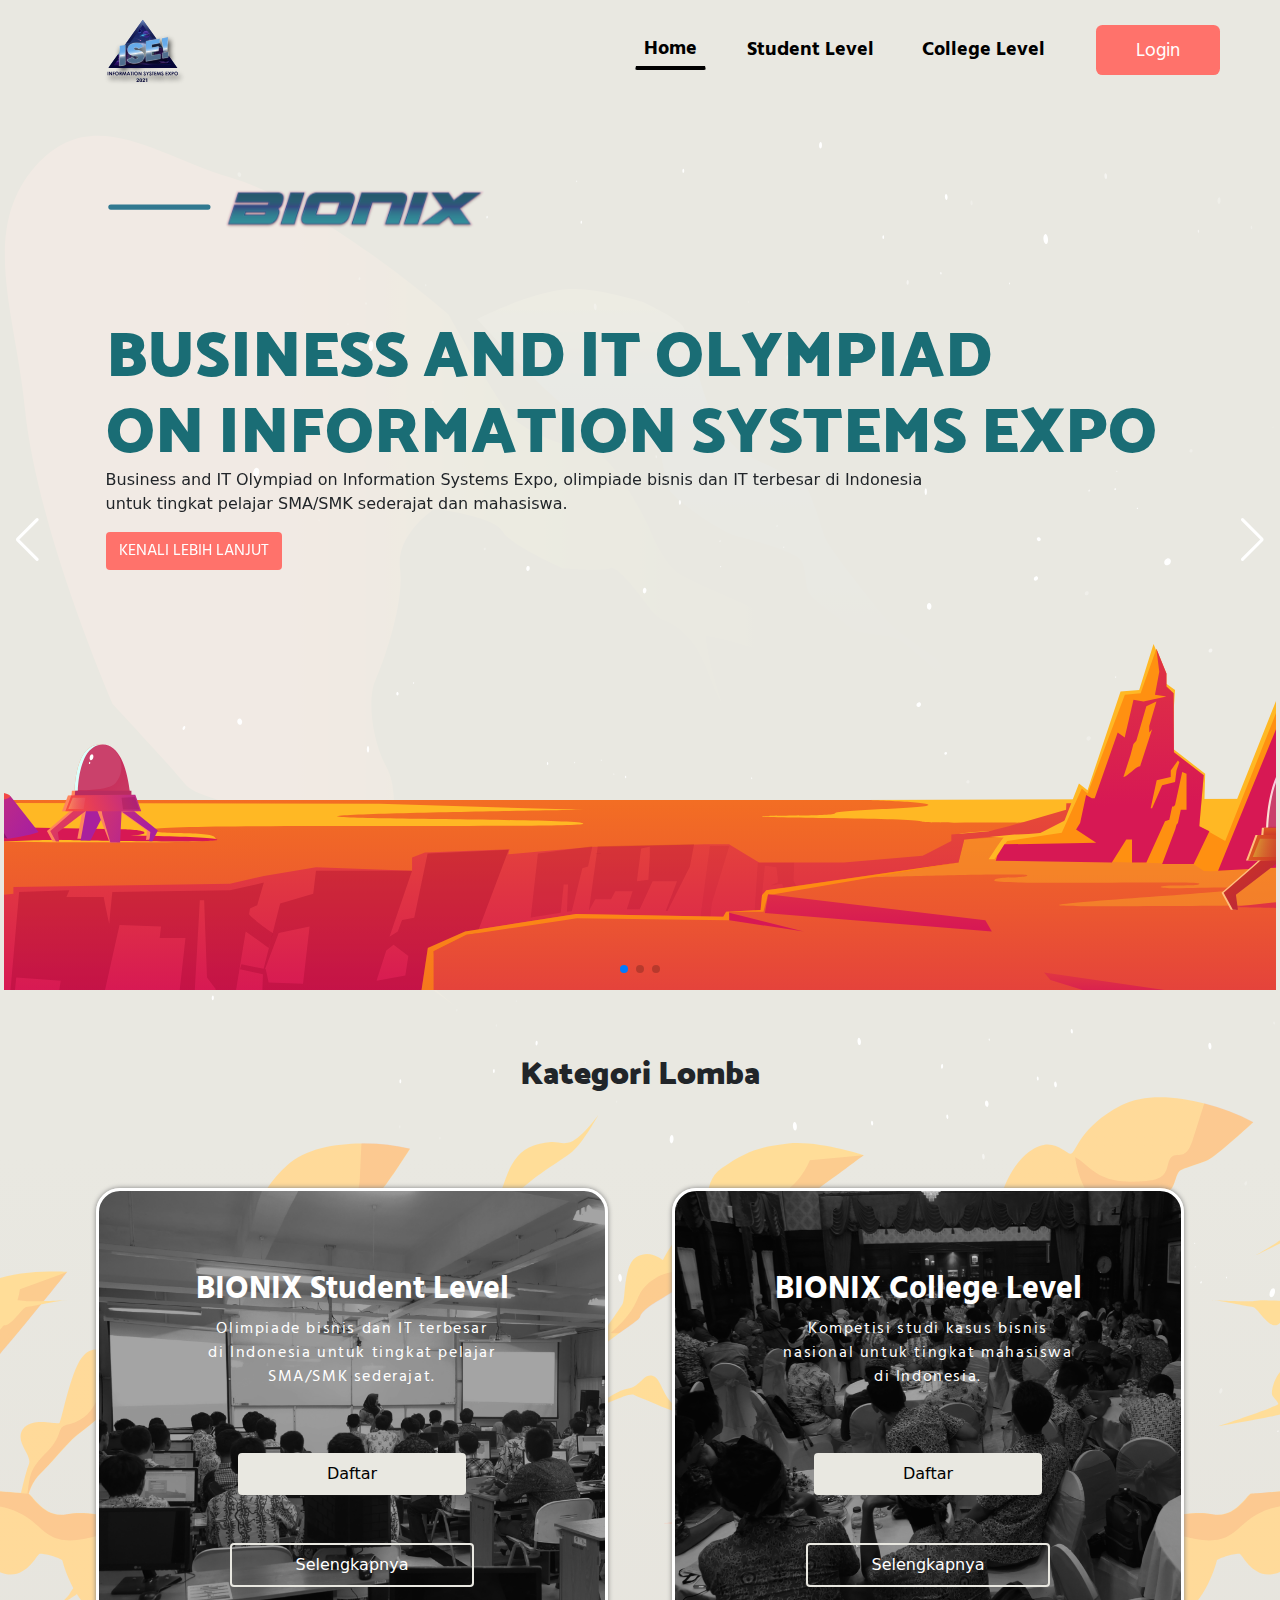
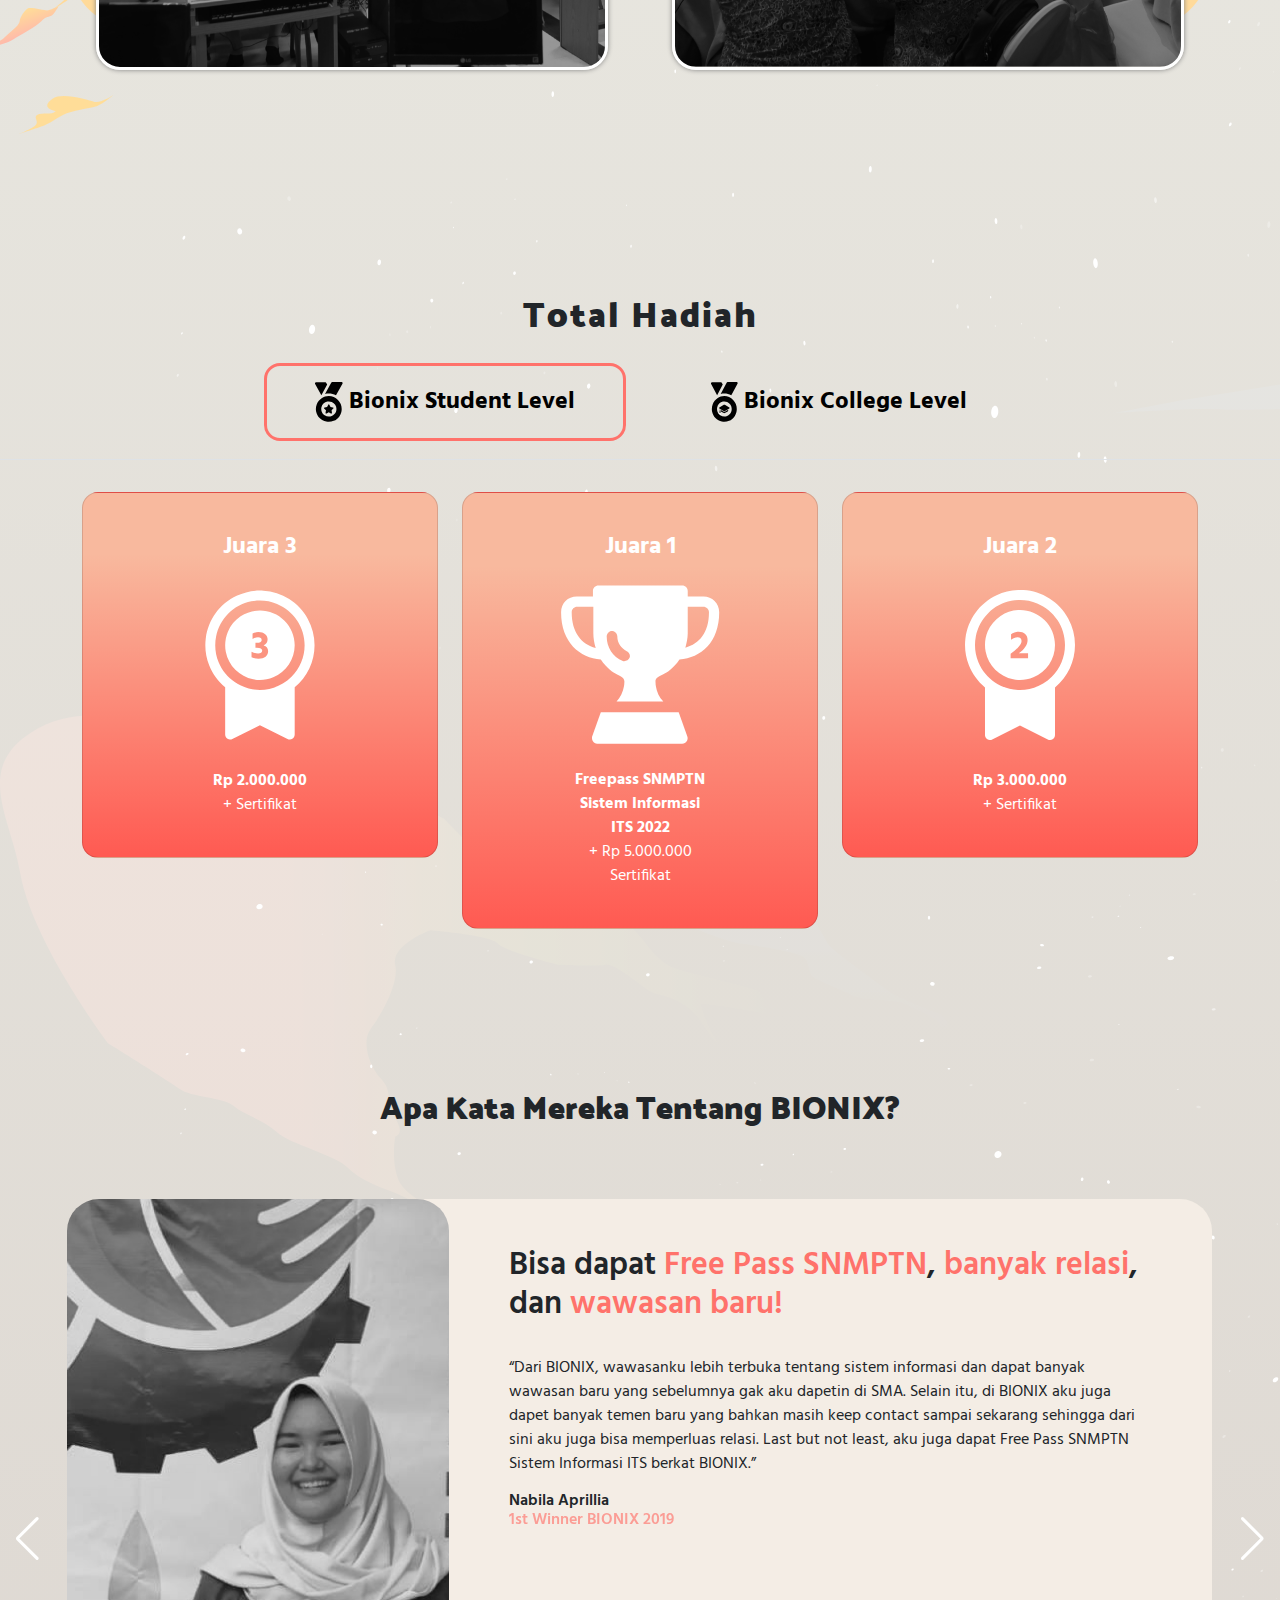
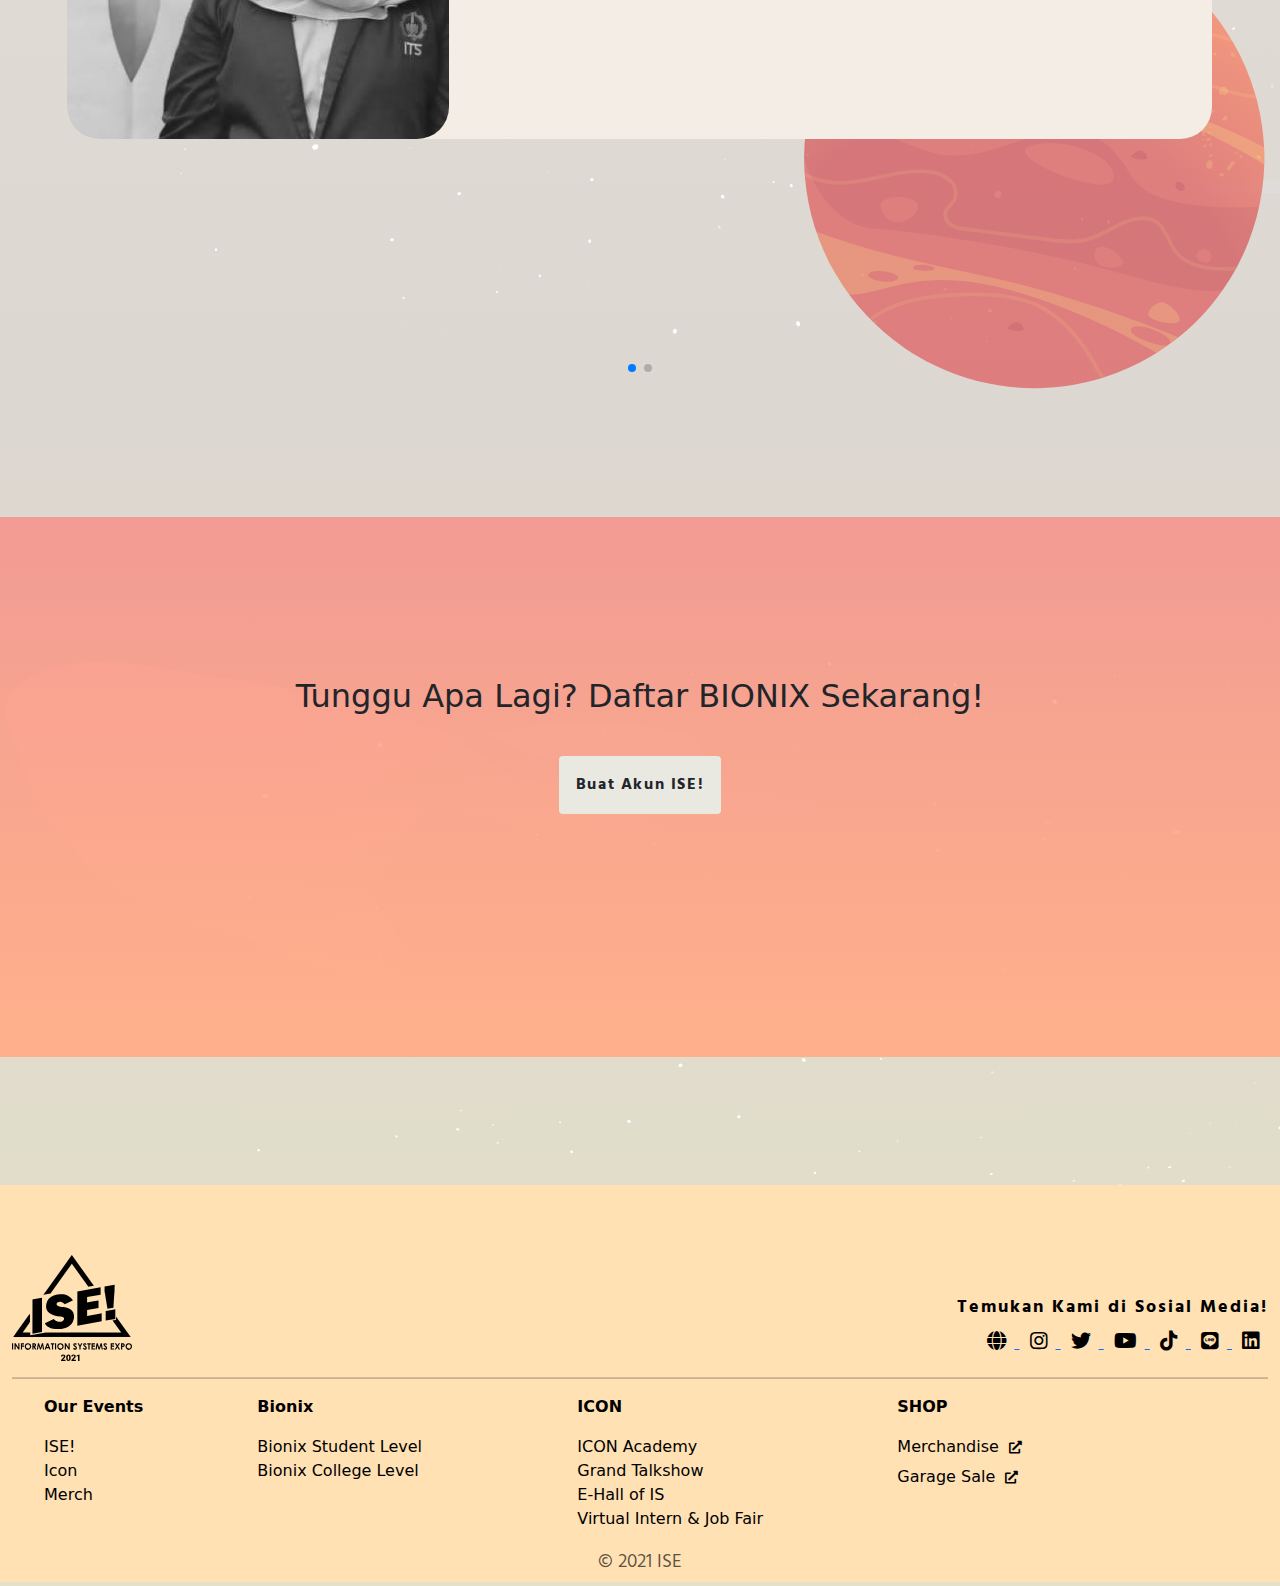
==== index.html @ 3b782403 "Versi 2.1" ====
<!DOCTYPE html>
<html lang="en">

<head>
  <title>BIONIX 2021</title>
  <meta charset="UTF-8" />
  <meta name="description"
    content="Business and IT Olympiad adalah bagian dari serangkaian acara ISE! dengan konsep kompetisi tingkat nasional yang ditujukan bagi pelajar SMA/SMK dengan menggabungkan antara bisnis dan teknologi informasi. Kompetisi terbagi menjadi 4 tahap yaitu, penyisihan 1, penyisihan 2, semifinal, dan final. Adapun penyisihan dilakukan serentak secara online di seluruh Indonesia" />
  <meta name="keywords"
    content="ISE 2021, ISE, Sistem Informasi ITS, Sistem Informasi, ITS, Olimpiade, Bisnis, TIK, Teknologi, Pameran IT, Konser, Bionix, Icon" />
  <meta name="author" content="IT Dev ISE! 2020" />
  <meta name="viewport" content="width=device-width, initial-scale=1.0" />
  <meta http-equiv="X-UA-Compatible" content="ie=edge" />
  <meta name="theme-color" content="#F4EBC1" />

  <link rel="icon" href="img/favicon.png" />
  <link rel="stylesheet" href="css/bootstrap.min.css" />
  <link rel="stylesheet" href="css/swiper-bundle.min.css" />
  <link rel="stylesheet" href="css/style.css" />
  <link rel="stylesheet" href="css/normalize.min.css" />
  <link rel="stylesheet" href="fonts/fontawesome/css/fontawesome-all.min.css" />
  <!-- Global site tag (gtag.js) - Google Analytics -->
  <script async src="https://www.googletagmanager.com/gtag/js?id=G-7KGB6BB4MW"></script>
  <script>
    window.dataLayer = window.dataLayer || [];
    function gtag() {
      dataLayer.push(arguments);
    }
    gtag('js', new Date());

    gtag('config', 'G-7KGB6BB4MW');
  </script>
</head>

<body class="bg">
  
  <!--navbar section-->
  <div class="nav-container">
      <nav class="navbar navbar-custom fixed-top navbar-expand-lg container-fluid mb-5">
        <div class="logo"><a class="navbar-brand" href="index.html"><img src="img/logo-ise-2021.svg" alt="logo ISE! 2021" /></a></div>
        <div class="collapse navbar-collapse w-100 order-3 dual-collapse2 list" id="collapse_target">
          <ul class="border-0 nav navbar-nav nav-tabs ms-auto" role="tablist">
            <li class="nav-item">
              <a class="nav-link active" href="index.html">Home</a>
            </li>
            <a href="student-level.html" class="nav-link">Student Level</a>
            <a href="college-level.html" class="nav-link">College Level</a>
          </ul>
          <a class="nav-link login" href="after-login.html">Login</a>  
        </div>
        <button class="navbar-toggle menu-btn mr-5" data-bs-toggle="collapse" data-bs-target="#collapse_target">
          <span class="navbar-toggler-icon"><i class="fas fa-bars"></i></span>
        </button>
      </nav>
   </div>


        <!-- swiper section start -->
        <div class="swiper-container mySwiper">
          <div class="swiper-wrapper">
            <div class="swiper-slide slide1">
              <div class="about">
              <img src="/img/line-bionix.svg" class="img-fluid" alt="">
              <h1>BUSINESS AND IT OLYMPIAD<br>
                ON INFORMATION SYSTEMS EXPO</h1>
                <p>Business and IT Olympiad on Information Systems Expo, olimpiade bisnis dan IT terbesar di Indonesia<br> untuk tingkat pelajar SMA/SMK sederajat dan mahasiswa.</p>
                <a href="#" class="btn">KENALI LEBIH LANJUT</a>
              </div>
            </div>
            <div class="swiper-slide">Slide 2</div>
            <div class="swiper-slide">Slide 3</div>
          </div>
          <div class="swiper-button-next"></div>
          <div class="swiper-button-prev"></div>
          <div class="swiper-pagination"></div>
        </div>
          

        <!-- kategori lomba section start -->
        <div class="kategori-lomba container-fluid text-center">
          <h1>Kategori Lomba</h1>
          <div class="row">
            <div class="col bionix-sl">
              <h2>BIONIX Student Level</h2>
              <p>Olimpiade bisnis dan IT terbesar<br>di Indonesia untuk tingkat pelajar<br>SMA/SMK sederajat.</p>
              <a href="#" class="btn daftar">Daftar</a>
              <a href="#" class="btn selengkapnya">Selengkapnya</a>
            </div>
            <div class="col bionix-cl">
              <h2>BIONIX College Level</h2>
              <p>Kompetisi studi kasus bisnis<br>nasional untuk tingkat mahasiswa<br>di Indonesia.</p>
              <a href="#" class="btn daftar">Daftar</a>
              <a href="#" class="btn selengkapnya">Selengkapnya</a>
            </div>
          </div>
        </div>
        
        <!-- total hadiah section start -->
        <div class="total-hadiah text-center" id="total-hadiah-sl">
          <h2>Total Hadiah</h2>
          <div class="button-hadiah">
            <ul class="nav nav-tabs justify-content-center" id="myTab" role="tablist">
              <li class="nav-item" role="presentation">
                <button class="nav-link active px-5 py-3 m-3" id="hadiahsl-tab" data-bs-toggle="tab" data-bs-target="#hadiahsl" type="button" role="tab" aria-controls="hadiahsl" aria-selected="true"><img src="/img/medali-sl.svg" alt=""> Bionix Student Level</button>
              </li>
              <li class="nav-item" role="presentation">
                <button class="nav-link px-5 py-3 m-3" id="hadiahcl-tab" data-bs-toggle="tab" data-bs-target="#hadiahcl" type="button" role="tab" aria-controls="hadiahcl" aria-selected="false"><img src="/img/medali-cl.svg" alt=""> Bionix College Level</button>
              </li>
            </ul>
          </div>
          <div class="tab-content">
            <div class="tab-pane fade show active" id="hadiahsl" role="tabpanel">
              <div class="container">
                <div class="row">
                  <div class="col justify-content-end">
                    <div class="card">
                      <div class="card-body">
                        <h4>Juara 3</h4>
                        <img src="/img/juara3-bionix-sl.svg" class ="img-fluid" alt="">
                        <p>Rp 2.000.000<br><span>+ Sertifikat</span></p>
                      </div>
                    </div>
                  </div>
                  <div class="col justify-content-center">
                    <div class="card">
                      <div class="card-body">
                        <h4>Juara 1</h4>
                        <img src="/img/juara1-bionix-sl.svg" class ="img-fluid" alt="">
                        <p>Freepass SNMPTN<br>Sistem Informasi<br>ITS 2022<br><span>+ Rp 5.000.000<br>Sertifikat</span></p>
                      </div>
                    </div>
                  </div>
                  <div class="col justify-content-start">
                    <div class="card">
                      <div class="card-body">
                        <h4>Juara 2</h4>
                        <img src="/img/juara2-bionix-sl.svg" class ="img-fluid" alt="">
                        <p>Rp 3.000.000<br><span>+ Sertifikat</span></p>
                      </div>
                    </div>
                  </div>
                </div>
              </div>
            </div>
            <div class="tab-pane fade" id="hadiahcl" role="tabpanel">
              <div class="container">
                <div class="row ">
                  <div class="col justify-content-end">
                    <div class="card juara3">
                      <div class="card-body">
                        <h4>Juara 3</h4>
                        <img src="/img/juara3-bionix-sl.svg" class ="img-fluid" alt="">
                        <p>Rp 1.000.000<br><span>+ Sertifikat</span></p>
                      </div>
                    </div>
                  </div>
                  <div class="col justify-content-center">
                    <div class="card">
                      <div class="card-body">
                        <h4>Juara 1</h4>
                        <img src="/img/juara1-bionix-sl.svg" class ="img-fluid" alt="">
                        <p>Rp 3.000.000<br><span>+ Sertifikat</span></p>
                      </div>
                    </div>
                  </div>
                  <div class="col justify-content-start">
                    <div class="card juara2">
                      <div class="card-body">
                        <h4>Juara 2</h4>
                        <img src="/img/juara2-bionix-sl.svg" class ="img-fluid" alt="">
                        <p>Rp 2.000.000<br><span>+ Sertifikat</span></p>
                      </div>
                    </div>
                  </div>
                </div>
              </div>
            </div>
          </div>
          
        </div>

        <!-- swiper 2 section start -->
        <div class="swiper-bottom">
          <div class="swiper-container mySwiper swiper-2">
            <h2 class="title text-center">Apa Kata Mereka Tentang BIONIX?</h2>
            <div class="swiper-wrapper">
              <div class="swiper-slide slide1-2">
                <div class="content">
                  <div class="container-fluid">
                    <div class="row">
                      <div class="col-4 img-nabila rounded-right">
                      </div>
                      <div class="col-8 desc">
                        <h2>Bisa dapat <span>Free Pass SNMPTN</span>, <span>banyak relasi</span>, dan <span>wawasan baru!</span></h2>
                        <p>“Dari BIONIX, wawasanku lebih terbuka tentang sistem informasi dan dapat banyak wawasan baru yang sebelumnya gak aku dapetin di SMA. Selain itu, di BIONIX aku juga dapet banyak temen baru yang bahkan masih keep contact sampai sekarang sehingga dari sini aku juga bisa memperluas relasi. Last but not least, aku juga dapat Free Pass SNMPTN Sistem Informasi ITS berkat BIONIX.”</p>
                        <h4>Nabila Aprillia<br><span>1st Winner BIONIX 2019</span></h4>
                      </div>
                    </div>
                  </div>
                </div>
              </div>
              <div class="swiper-slide">
                <div class="content">
                  <div class="container-fluid">
                    <div class="row">
                      <div class="col-4 img-arif rounded-right">
                      </div>
                      <div class="col-8 desc">
                        <h2>Bisa dapat <span>Free Pass SNMPTN</span>, <span>banyak relasi</span>, dan <span>wawasan baru!</span></h2>
                        <p>“Dari BIONIX, wawasanku lebih terbuka tentang sistem informasi dan dapat banyak wawasan baru yang sebelumnya gak aku dapetin di SMA. Selain itu, di BIONIX aku juga dapet banyak temen baru yang bahkan masih keep contact sampai sekarang sehingga dari sini aku juga bisa memperluas relasi. Last but not least, aku juga dapat Free Pass SNMPTN Sistem Informasi ITS berkat BIONIX.”</p>
                        <h4>M Arif Nuriman<br><span>1st Winner BIONIX 2019</span></h4>
                      </div>
                    </div>
                  </div>
                </div>
              </div>
            </div>
            <div class="swiper-button-next"></div>
            <div class="swiper-button-prev"></div>
            <div class="swiper-pagination"></div>
          </div>
        </div>
        
        <!-- tunggu apa lagi section -->
        <div class="bottom-text text-center">
          <div class="desc">
            <h2>Tunggu Apa Lagi? Daftar BIONIX Sekarang!</h2>
            <a href="#" class="btn">Buat Akun ISE!</a>
          </div>
        </div>


        
        <!--footer-->
        <footer class="footer">
          <div class="container" id="footer">
            <div class="row">
              <div class="col-12 col-sm-6 text-sm-left">
                <img src="/img/logo-ise-2021-putih.svg" alt="logo ise 2021" class="img-fluid" width="120px" height="auto">
              </div>
              <div class="col-12 col-sm-6 text-sm-end" id="footer-right">
                <h1>Temukan Kami di Sosial Media!</h1>
                <div class="listsocmed">
                  <a href="https://ise-its.com/" target="_blank" title="Website">
                    <i class="fas fa-globe" aria-hidden="true"></i>
                  </a>
                  <a href="https://www.instagram.com/is_expo/" target="_blank" title="Instagram">
                    <i class="fab fa-instagram" aria-hidden="true"></i>
                  </a>
                  <a href="https://twitter.com/is_expo" target="_blank" title="Twitter">
                    <i class="fab fa-twitter" aria-hidden="true"></i>
                  </a>
                  <a href="https://www.youtube.com/channel/UCPbOX3w8G4_dwOMDNl97PTw" target="_blank" title="YouTube">
                    <i class="fab fa-youtube" aria-hidden="true"></i>
                  </a>
                  <a href="https://vt.tiktok.com/ZSaw8WST/" target="_blank" title="Tiktok">
                    <i class="fab fa-tiktok" aria-hidden="true"></i>
                  </a>
                  <a href="https://line.me/R/ti/p/%40isexpo" target="_blank" title="Line">
                    <i class="fab fa-line" aria-hidden="true"></i>
                  </a>
                  <a href="https://www.linkedin.com/company/information-systems-expo-ise/mycompany/" target="_blank" title="Linkedin">
                    <i class="fab fa-linkedin" aria-hidden="true"></i>
                  </a>
                </div>
              </div>
            </div>
            <hr>
            <div class="row">
              <div class="col col-sm-2 text-sm-left">
                <ul>
                  <p><strong>Our Events</strong></p>
                  <li><a href="#">ISE!</a></li>
                  <li><a href="#">Icon</a></li>
                  <li><a href="#">Merch</a></li>
                </ul>
              </div>
              <div class="col col-sm-3 text-sm-left">
                <ul>
                  <p><strong>Bionix</strong></p>
                  <li><a href="#">Bionix Student Level</a></li>
                  <li><a href="#">Bionix College Level</a></li>
                </ul>
              </div>
              <div class="col col-sm-3 text-sm-left">
                <ul>
                  <p><strong>ICON</strong></p>
                  <li><a href="#">ICON Academy</a></li>
                  <li><a href="#">Grand Talkshow</a></li>
                  <li><a href="#">E-Hall of IS</a></li>
                  <li><a href="#">Virtual Intern & Job Fair</a></li>
                </ul>
              </div>
              <div class="col col-sm-3 text-left shop">
                <ul>
                  <p><strong>SHOP</strong></p>
                  <li><a href="#">Merchandise<i class="fas fa-external-link-alt"></i></a></li>
                  <li><a href="#">Garage Sale<i class="fas fa-external-link-alt"></i></a></li>
                </ul>
              </div>
            </div>
            <div class="row text-center my-1">
              <div class="col" id="copyright">
                <h2>&copy; 2021 ISE</h2>
              </div>
            </div>
            </div>
          </footer>
      

  <!--Script-->
  <script src="js/jquery.min.js"></script>
  <script src="js/swiper-bundle.min.js"></script>
  <script src="js/bootstrap.bundle.min.js"></script>
  <script src="js/countdown.js"></script>
  <script src="js/custom.js"></script>
</body>

</html>
---- css/style.css ----
/*Font*/
@font-face {
  font-family: "Hind Bold";
  src: url("../fonts/Hind-Bold.ttf");
}
@font-face {
  font-family: "Hind Semi Bold";
  src: url("../fonts/Hind-SemiBold.ttf");
}
@font-face {
  font-family: "Hind Normal";
  src: url("../fonts/Hind-Medium.ttf");
}
@font-face {
  font-family: "Hind Regular";
  src: url("../fonts/Hind-Regular.ttf");
}
@font-face {
  font-family: "Mosk Extra-bold";
  src: url("../fonts/Mosk\ Ultra-Bold\ 900.ttf");
}
@font-face {
  font-family: "Mosk 500";
  src: url("../fonts/Mosk\ Medium\ 500.ttf");
}
@font-face {
  font-family: "Mosk 400";
  src: url("../fonts/Mosk\ Normal\ 400.ttf");
}



/*general*/
.bg{
  background-image: url("../img/background-bionix.svg");
  background-size: cover;
  background-repeat: no-repeat;
  width: 100%;
  height: 100%;
}
::-webkit-scrollbar-track
{
	-webkit-box-shadow: inset 0 0 6px rgba(0,0,0, 0.1);
	background-color: #F5F5F5;
}
::-webkit-scrollbar
{
	width: 10px;
	background-color: #F5F5F5;
}

::-webkit-scrollbar-thumb
{
	background-color: #fb5f57;	
}


/* navbar section start */

.navbar{
  background: #E9E8E1;
  transition: all 0.3s ease;
  font-size: 1.28rem;
}
#navbar2{
  z-index: 99;
  margin-top: 4.7em;
  background: rgba(211, 211, 211, 0.65);
}
#navbar2 #daftar{
  margin-left: auto;
  background: #FF726B;
  padding: 0.5em 3em;
  border-radius: 8px;
  color: white;
  font-family: "Hind Normal";
  letter-spacing: 2px;
}
#navbar2 #guidebook{
  background: #C37976;
  margin-right: 4em;
  margin-left: 2em;
  border-radius: 8px;
  color: white;
  padding: 0.5em 1em;
  font-family: "Hind Normal";
  letter-spacing: 2px;
}
#navbar2 #guidebook img{
  width: 1em;
}
.navbar.sticky{
  background: #E9E8E1;
  box-shadow: 0px 4px 5px rgba(0, 0, 0, 0.18);
}

.navbarsl.sticky{
  box-shadow: none;
}

.navbar-custom{
  height: 100px;
}
.navbar-brand{
  width: 120px;
  height: auto;
  margin-left: 80px;
  transition: all 0.3s ease;
}
.nav {
  display: flex;
  align-items: center;
  justify-content: space-between;
}
.nav-link {
  color: #000000;
  font-family: "Hind Bold";

}
.nav-item {
  display: flex;
  padding: 2px;
}
.nav-tabs .nav-link {
  color: #000000;
  padding: 2px;
  margin-left: 15px;
  margin-right: 15px;
  border-style: outset;
  outline: none;
  background: transparent;
}
.nav-tabs .nav-link:hover {
  border-color: transparent transparent black transparent;
  border-bottom: 4px solid;
}
.nav-tabs .nav-link.active {
  background-color: transparent;
  border-color: transparent transparent black transparent;
  color: #000000;
  border-radius: 2px;
  border-bottom: 4px solid;
}
.nav-tabs .nav-link i{
  color: #222;
  font-size: 1rem;
  margin-left: 1em;
  margin-bottom: .4em;
}
.navbar .nav-item .dropdown-menu{
  background: #E9E8E1;
  max-height: 0;
  display: block;
  overflow: hidden;
  opacity: 0;
  visibility: hidden;
  border-radius: 8px;
  padding: 1rem;
  margin-top: 3em;
  -webkit-transition: max-height 0.3s, opacity 0.2s 0.1s, visibility 0s 0.3s;
    -moz-transition: max-height 0.3s, opacity 0.2s 0.1s, visibility 0s 0.3s;
    -ms-transition: max-height 0.3s, opacity 0.2s 0.1s, visibility 0s 0.3s;
    -o-transition: max-height 0.3s, opacity 0.2s 0.1s, visibility 0s 0.3s;
    transition: max-height 0.3s, opacity 0.2s 0.1s, visibility 0s 0.3s;
}
.navbar .nav-item:hover .dropdown-menu{
  display: block; 
  max-height: 190px;
  opacity: 1;
  visibility: visible;
  -webkit-transition: max-height 0.3s, opacity 0.2s, visibility 0s;
  -moz-transition: max-height 0.3s, opacity 0.2s, visibility 0s;
  -ms-transition: max-height 0.3s, opacity 0.2s, visibility 0s;
  -o-transition: max-height 0.3s, opacity 0.2s, visibility 0s;
  transition: max-height 0.3s, opacity 0.2s, visibility 0s;

}
.navbar .nav-item .dropdown-menu a{
  font-size: 1.1rem;
  font-family: "Hind Regular";
  border-radius: 4px;
  width: 10rem;
  padding: .2em;
}
.navbar .nav-item .dropdown-menu .fas{
  float: right;
  padding-top: 3%;
}
.navbar .nav-item .dropdown-menu a:hover{
  background: #CCCCCC;
  text-decoration: none;
}
.navbar .nav-item .dropdown-menu a.active{
  background: #CCCCCC;
  text-decoration: none;
  color: black;
}
.navbar .login{
  background: #FF726B;
  border-radius: .4rem;
  font-family: "Hind Regular";
  font-size: 1.2rem;
  font-weight: 300;
  color: white;
  padding: 12px 40px 10px 40px;
  margin: 48px 48px 48px 27px;
  transition: all 0.3s ease;
  text-align: center;
}
.navbar .login:hover{
  box-shadow: 0 3px 5px grey ;
  color: white;
}
.navbar .login:active{
  box-shadow: 0 7px 10px grey;
  margin: 0 3rem 0 1.9rem;
  font-size: 18px;
}
.navbar .menu-btn{
  display: none;
  cursor: pointer;
}
#usernav{
  margin-right: 6rem;
}

/* swiper section start */

.swiper-container {
  width: 99.4vw;
  height: 100vh;
  margin-top: 7%;
}

.swiper-wrapper .about{
  margin-left: 8%;
}

.slide1{
  background: url("/img/bg-slide1.svg");
  background-size: cover;
  background-repeat: no-repeat;
  background-position: bottom;
}

.slide1 img{
  width: auto;
  height: 25vh;
}
.slide1 h1{
  text-align: left;
  font-family: "Mosk Extra-bold";
  font-weight: 900;
  font-size: 4rem;
  color: #1A6D75;
  margin: 0;
}
.slide1 p{
  text-align: left;
}
.slide1 a{
  background: #FF726B;
  color: white;
  font-family: "Hind Regular";
}

.swiper-container {
  margin-left: auto;
  margin-right: auto;
}

.swiper-button-next,
.swiper-button-prev{
color: white;
}

/* header sl section start */
.header {
  padding-top: 15em;
  margin-bottom: 8em;
  background: url("/img/header-sl.png");
  background-size: cover;
  background-repeat: no-repeat;
  height: 85vh;
  color: white;
  border-radius: 30px;
}
.header .col-4, .header .col-8{
  padding: 0;
}

.header h1{
  font-family: "Mosk Extra-bold";
  font-size: 3rem;
  letter-spacing: 0.1em;
}

.header img{
  width: 14em;
  color: white;
}
.header p{
  font-family: "Hind Regular";
  font-size: 1.15rem;
  letter-spacing: .2rem;
}

/* tahapan sl section start */

.tahapan h1{
  font-family: "Mosk Extra-bold";
  font-size: 2.7rem;
  letter-spacing: 2px;
}

.nomor{
  border-radius: 50%;
  margin: 0 8.9em ;
  width: 4em;
  height: 4em;
  background: white;
  border: 8px solid #ECD0C8;
}
#nomor-college{
  margin: 0 11em;
}

.nomor h3{
  font-size: 1.5rem;
  font-family: "Mosk Extra-bold";
  padding: 0.6rem 1rem;
}

#garis-tahapan{
  background: url("/img/garis-row-tahapan.svg");
  background-size: 70vw;
  background-repeat: no-repeat;
  background-position: center;
}
#garis-tahapancl{
  background: url("/img/garis-row-tahapan.svg");
  background-size: 60vw;
  background-repeat: no-repeat;
  background-position: center;
}

#card-tahapan{
  background: #F4EDE5;
}
#card-body-tahapan{
  margin: 0 1rem;
}
#card-body-tahapan h3{
  font-family: "Hind Semi Bold";
  font-size: 1.6rem;
  letter-spacing: 1px;
  margin-top: 1em;
}
#card-body-tahapan hr{
  border-top: 2px solid#9F9A95;
}
#card-body-tahapan p{
  font-family: "Hind Regular";
  font-size: 1.302rem;
  color: black;
}




/* kategori lomba start */
.kategori-lomba{
  background: url("/img/awan-bg-kategori-lomba.svg");
  background-size: cover;
  background-repeat: no-repeat;
  background-position: bottom;
  margin-top: 4em;
}
.kategori-lomba h1{
  font-family: "Mosk Extra-bold";
  font-weight: 900;
  margin-bottom: 0;
}
.kategori-lomba h2{
  font-family: "Hind Bold";
}
.kategori-lomba p{
  font-family: "Hind Regular";
  letter-spacing: 0.1rem;
}
.bionix-sl{
  background: url("/img/card-bionix-sl.png");
  background-size: cover;
  border-radius: 1.5em;
  margin: 6em 2em 6em 6em;
  padding: 5em 0;
  color: white;
  border: 3px solid white;
  box-shadow: 0 0 5px grey ;
}
.bionix-cl{
  background: url("/img/card-bionix-cl.png");
  background-size: cover; 
  border-radius: 1.5em;
  margin: 6em 6em 6em 2em;
  padding: 5em 0;
  color: white;
  border: 3px solid white;
  box-shadow: 0 0 5px grey ;
}

.bionix-sl .daftar, .bionix-cl .daftar{
  background: #E9E8E1;
  color: black;
  padding: .5rem 5.5rem;
  margin: 3rem 1rem;
}
.bionix-sl .selengkapnya, .bionix-cl .selengkapnya{
  background:transparent;
  color: white;
  padding: .5rem 4rem;
  border: 2px solid #E9E8E1;
}

/* total hadiah section start */
#total-hadiah-sl{
  margin-top: 8em;
  margin-bottom: 10em ;
}
.total-hadiah h2{
  font-family: "Mosk Extra-bold";
  font-size: 2.2rem;
  letter-spacing: 2px;
}
#hadiahsl-tab:hover,
#hadiahcl-tab:hover{
  border: .2rem solid #ff726b;
  border-radius: 1rem;
}
#hadiahsl-tab.active,
#hadiahcl-tab.active{
  border: .2rem solid #ff726b;
  border-radius: 1rem;
}
.button-hadiah{
  background: transparent;
}

.button-hadiah button{
  font-size: 1.5rem;
  font-family: "Hind Bold";
}
.button-hadiah img{
  height: 2.5rem;
}
.card{
  border-radius: 1rem;
  background: linear-gradient(180deg, #F8B99E 16.75%, #FF5A52 100%);
  margin-top: 2rem;
}

.card-body{
  margin: 0 2rem;
}

.card h4{
  font-family: "Hind Bold";
  color: white;
  margin: 1.5rem 0;
}

.card img{
  width: 10em;
}

.card p{
  font-family: "Hind Bold";
  color: white;
  margin: 1.5rem 0;
}

.card span{
  font-family: "Hind Regular";
  color: white;
  margin: 1.5rem 0;
}

#juara1{
  width: 14em;
}

/* timeline section start */
.timeline{
  margin-top: 5em;
}
.timeline h1{
  font-family: "Mosk Extra-bold";
  font-size: 2.4rem;
  letter-spacing: 3px;
  margin-bottom: 1em;
}
.timeline h5{
  font-family: "Hind Semi Bold";
  font-size: 1.3rem;
  letter-spacing: 1px;
  margin: 1em;
}
#circle-timeline{
  background: url("/img/garis-timeline.png");
  background-size: 80vw;
  background-repeat: no-repeat;
  background-position: center;
}
#circle-timeline-cl{
  background: url("/img/garis-timeline.png");
  background-size: 70vw;
  background-repeat: no-repeat;
  background-position: center;
}
#rocket{
  background: #E86E4B;
}
#rocket img{
  margin-top: 0.6em;
}
.circle{
  width: 4em;
  height: 4em;
  background: white;
  border: 8px solid #ECD0C8;
  border-radius: 50%;
  margin: 0 5em ;
}
#circle-cl{
  margin: 0 5.5em;
}


/* faq section start */
.faq  h1{
  font-family: "Mosk Extra-bold";
  font-size: 2.4rem;
}
.accordion{
  margin:2em 0;
}
.accordion .accordion-collapse{
  border-bottom: 3px solid black;
  border-left: 3px solid black;
  border-right: 3px solid black;
  border-bottom-left-radius: 8px;
  border-bottom-right-radius: 8px;
}

.accordion-header button{
  color: none;
  background: transparent;
  border: 3px solid black;
  font-family: "Hind Semi Bold";
  font-size: 1.3rem;
}
.accordion-header button:focus{
  color: #000000;
  background: transparent;
  border-color: #000000;
  box-shadow: none;
}
.accordion-header button:not(.collapsed){
  color: #000000;
  background: transparent;
  border-color: #000000;
  box-shadow: none;
  border-bottom: none;
}
.accordion-item{
  text-align: left;
  font-family: "Hind Normal";
  font-size: 1.3rem;
  background: transparent !important;
}
#AccordionItemOne{
  margin-bottom: 1em;
}
#AccordionItemTwo{
  margin-bottom: 8em;
}
/* swiper bottom section start */
.swiper-bottom{
  background: url("/img/Planet-swiper.svg");
  background-position: right bottom;
  background-repeat: no-repeat;
}

.swiper-2{
  height: 100vh;
}

.swiper-bottom .title{
  font-family: "Mosk Extra-bold";
}

.swiper-bottom .desc h2{
  font-family: "Hind Semi Bold";
  margin: 3rem 3rem 2rem 3rem;
}

.swiper-bottom .desc p{
  font-family: "Hind Regular";
  margin: 0 3rem 1rem 3rem;
}

.swiper-bottom .desc h4{
  font-family: "Hind Semi Bold";
  margin: 0 3rem 1rem 3rem;
  font-size: 1rem;
}

.swiper-bottom .desc h4 span{
 opacity: 65%;
}

.content{
  background: #F4EDE5;
  height: 60vh;
  border-radius: 2rem;
  margin: 5%;
}
.img-nabila{
  background: url("/img/nabila.png");
  background-size: cover;
  border-radius: 2rem;
  height: 60vh;
}

.img-arif{
  background: url("/img/arif.png");
  background-size: cover;
  border-radius: 2rem;
  height: 60vh;
}

.content span{
  color: #FF726B;
}




/* bottom text section start */

.bottom-text{
  background: linear-gradient(0deg, rgb(255, 176, 139), rgba(255, 115, 108, 0.6));
  height: 60vh;
  margin: 10% 0;
}

.bottom-text .desc h2{
  position: relative;
  top: 10rem;
}
.bottom-text .desc a{
  position: relative;
  top: 12rem;
  background: #E9E8E1;
  font-family: "Hind Bold";
  letter-spacing: .1rem;
  padding: 1rem;
}

/* error page section start */
.error-content{
  background: url("/img/404-screen.png");
  background-position: right center;
  background-repeat: no-repeat;
  background-size: 60vh;
}
#error-section{
  text-align: left;
  margin-top: 14%;
  margin-left: 10%;
}
#error-section h1{
  font-family: "Audimat Mono Bold";
  color: white;
  font-size: 7rem;
  margin-bottom: 0;
}
#error-section h2{
  font-family: "Hind Bold";
  color: white;
  font-size: 2rem;
}
#error-section .tombol-error a button{
  border-radius: 12px;
  color: white;
  font-family: "Hind Bold";
  width: 15%;
  background: linear-gradient(270.02deg, #364A82 0%, #285B70 44.34%, #328796 99.96%);
  margin-top: 1%;
}


/* footer section start */
.footer {
  background: #FFE1B4;
  max-width: 100%;
}
footer .container{
  position:relative;
  max-width: inherit;
}
#footer{
  width: 1300px;
}
#footer img{
  margin: 70px 0 0 0;
}
#footer h1 {
  color: black;
  font-size: 18px;
  font-family: "Hind Bold";
  font-weight: 400;
  letter-spacing: 2px;
}
#footer i {
  color: black;
  font-size: 20px;
  margin-left: 10px;
  margin-bottom: 10px;
  letter-spacing: 8px;
}
#footer .shop i{
  font-size: 0.8rem;
}
#footer-right{
  margin-top: 100px;
}
#footer ul{
  list-style-type: none;
  display: inline-block;
}
#footer ul p{
  color: black;
}
#footer ul a{
  color: black;
  text-decoration: none;
}
.footer hr{
  border-top: 1px solid rgba(209, 108, 108, 0.45) ;
}
#copyright h2{
  font-family: "Hind Regular";
  font-size: 1.2rem;
  color: rgba(0, 0, 0, 0.65);
}
/* CSS Media Query */
@media (max-width: 1200px) {
  #clabout img,
  #clbenefit img,
  #cltimeline img{
    width: 100vw;
  }
  .bionix-cl,.bionix-sl{
    margin: 1rem;
  }
}
@media (max-width: 992px) {
  .navbar .nav-item:hover{
    display: block;
    position: relative;
    text-align: left;
  }
  .navbar .navbar-collapse{
    background: #fb5f57;
    border-radius: 1rem;
    margin-top: 1rem;
  }
  .navbar .list:focus{
    top: 1rem;
  }
  .navbar .menu-btn{
    border-radius: 1rem;
    padding-top: 0.5rem;
    display: block;
    font-size: 1.5rem;
    color:white;
    background: linear-gradient(90deg, rgba(54, 74, 130, 0.8), rgba(40, 91, 112, 1), rgba(50, 135, 150, 0.8));
    outline: none;
    border-style: outset;
    border: 1px solid grey;
  }
  .navbar .menu-btn:active{
    border-style: outset;
    border: none;
  }
  #slabout #descbox-about .text-coming-soon, 
  #clabout #descbox-about .text-coming-soon{
    font-size: 4rem;
    letter-spacing: 1rem;
  }
  #header-row h1 {
    font-size: 2rem;
  }

  nav ul{
    font-size: 19px;
  }
  
  .text-coming-soon,
  #slabout #descbox-about .text-coming-soon,
  #clabout #descbox-about .text-coming-soon{
    font-size: 4.5rem;
  }
  #slabout #tahapan-student-level,
  #clabout #tahapan-student-level{
    background-position-y: 2%;
    background-size: 29vw;
  }
  #slabout #persyaratan-student-level,
  #clabout #persyaratan-student-level{
    background-position-y: 24%;
    background-size: 29vw;
  }
    #home .description p,
    #slabout #descbox-about .description p,
    #clabout #descbox-about .description p{
      font-size: 1rem;
    }
    #slabout #tahapan-student-level h1,
    #slabout #persyaratan-student-level h1,
    #clabout #tahapan-student-level h1,
    #clabout #persyaratan-student-level h1{
      font-size: 1.5rem;
    }
    #slabout #tahapan-student-level h2,
  #slabout #persyaratan-student-level h2,
  #clabout #tahapan-student-level h2,
  #clabout #persyaratan-student-level h2{
    font-size: 1.25rem;
  }

  #slabout #tahapan-student-level p,
  #slabout #persyaratan-student-level p,
  #clabout #tahapan-student-level p,
  #clabout #persyaratan-student-level p{
    font-size: 1rem;
  }
  
  #slbenefit #fasilitas-student-level,
  #clbenefit #fasilitas-student-level{
    background-position-y: 4%;
    background-size: 21vw;
  }
  #slbenefit #hadiah-student-level,
  #clbenefit #hadiah-student-level{
    background-position-y: 5%;
    background-size: 21vw;
  }
  #slbenefit #fasilitas-student-level h1,
  #clbenefit #fasilitas-student-level h1,
  #slbenefit #hadiah-student-level h1,
  #clbenefit #hadiah-student-level h1{
    font-size: 1.5rem;
  }
  #slbenefit #fasilitas-student-level p,
  #clbenefit #fasilitas-student-level p{
    font-size: 1rem;
    letter-spacing: 0.125vw;
  }
  #slbenefit #fasilitas-student-level p i,
  #clbenefit #fasilitas-student-level p i{
    font-size: 2rem;
  }
}
@media (max-width: 768px) {
  #header-row h1 {
    font-size: 1.8rem;
  }
  .text-coming-soon,
  #slabout #descbox-about .text-coming-soon,
  #clabout #descbox-about .text-coming-soon{
    font-size: 4rem;
  }
  
}
@media (max-width: 576px) {
  #header-row h1 {
    font-size: 1.5rem;
  }
  .text-coming-soon,
  #slabout #descbox-about .text-coming-soon,
  #clabout #descbox-about .text-coming-soon{
    font-size: 2.5rem;
  }
  .text-stay-tune, .text-stay-tune span{
    font-size: 1rem;
  }
 
}

@media (max-width: 426px){
  .text-coming-soon,
  #slabout #descbox-about .text-coming-soon,
  #clabout #descbox-about .text-coming-soon{
    font-size: 2rem;
    -webkit-text-stroke-width: 1.25px;
    letter-spacing: 0.5rem;
  }
}
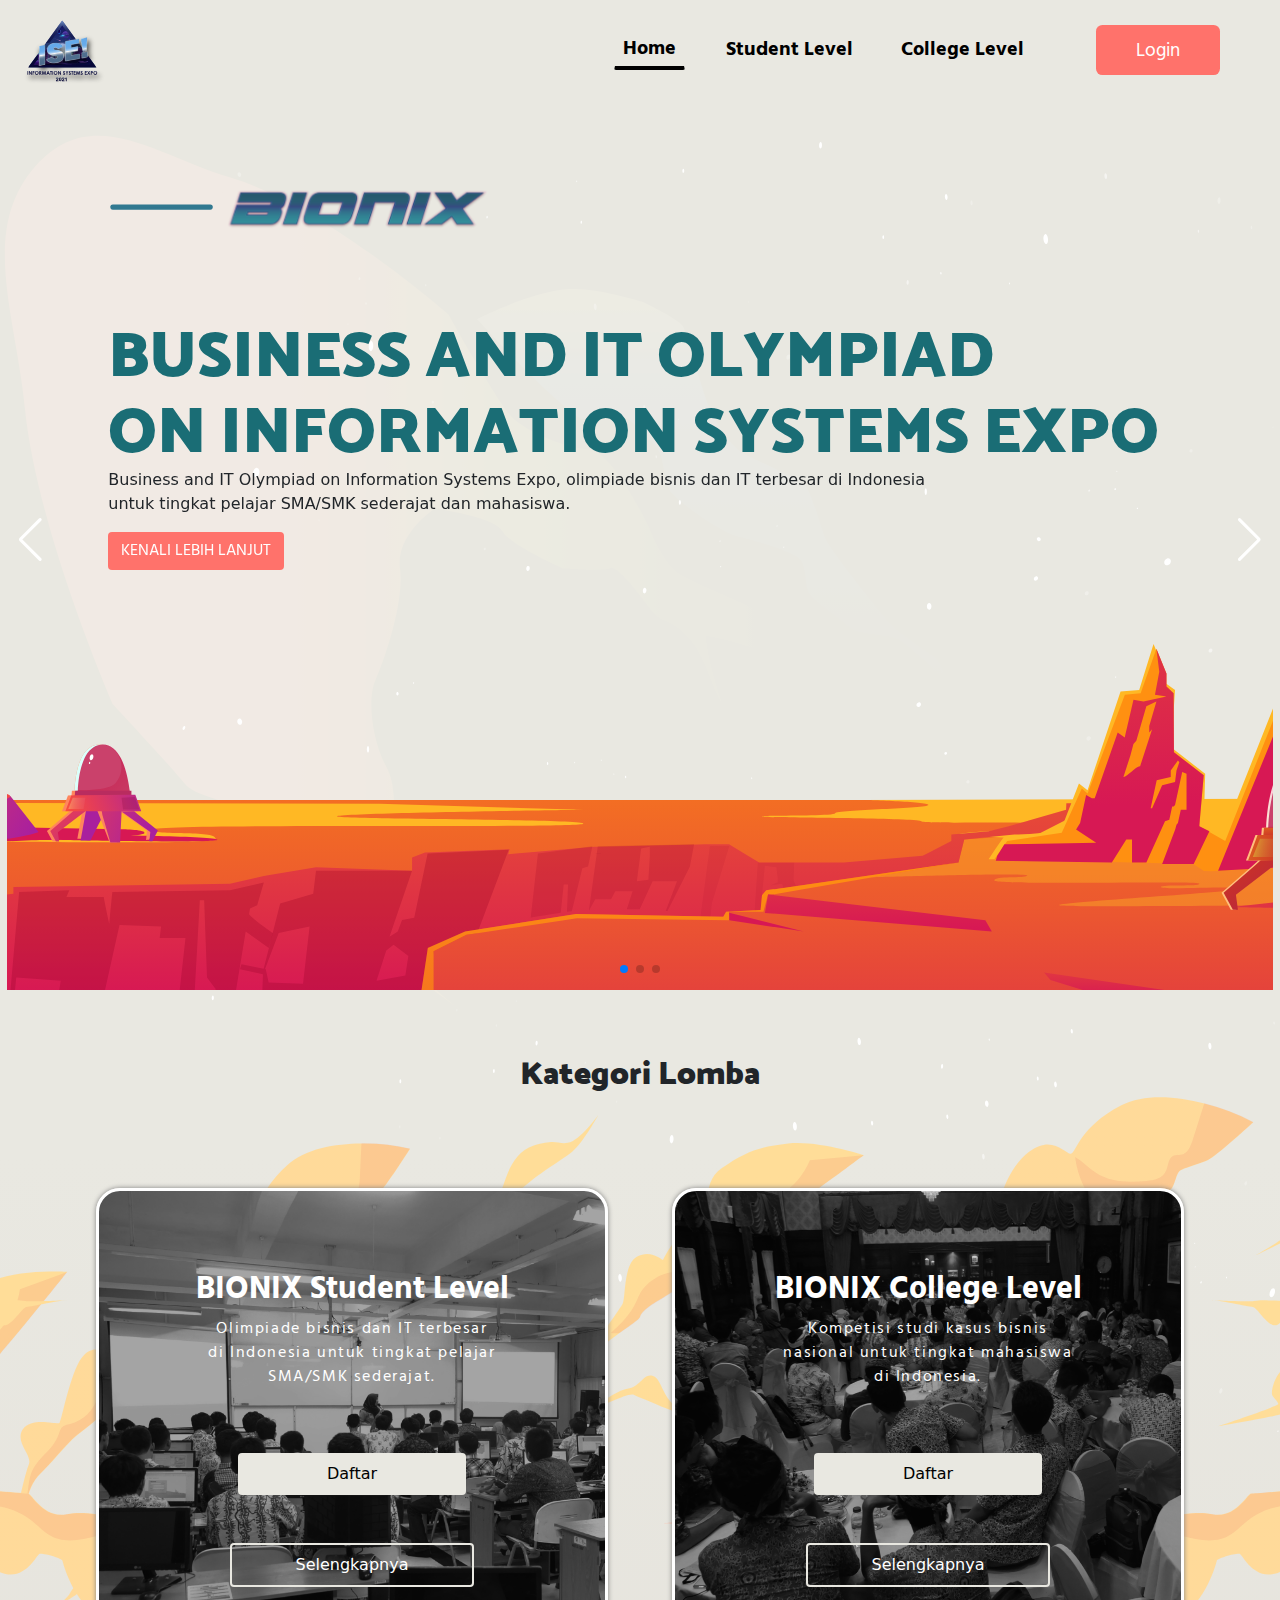
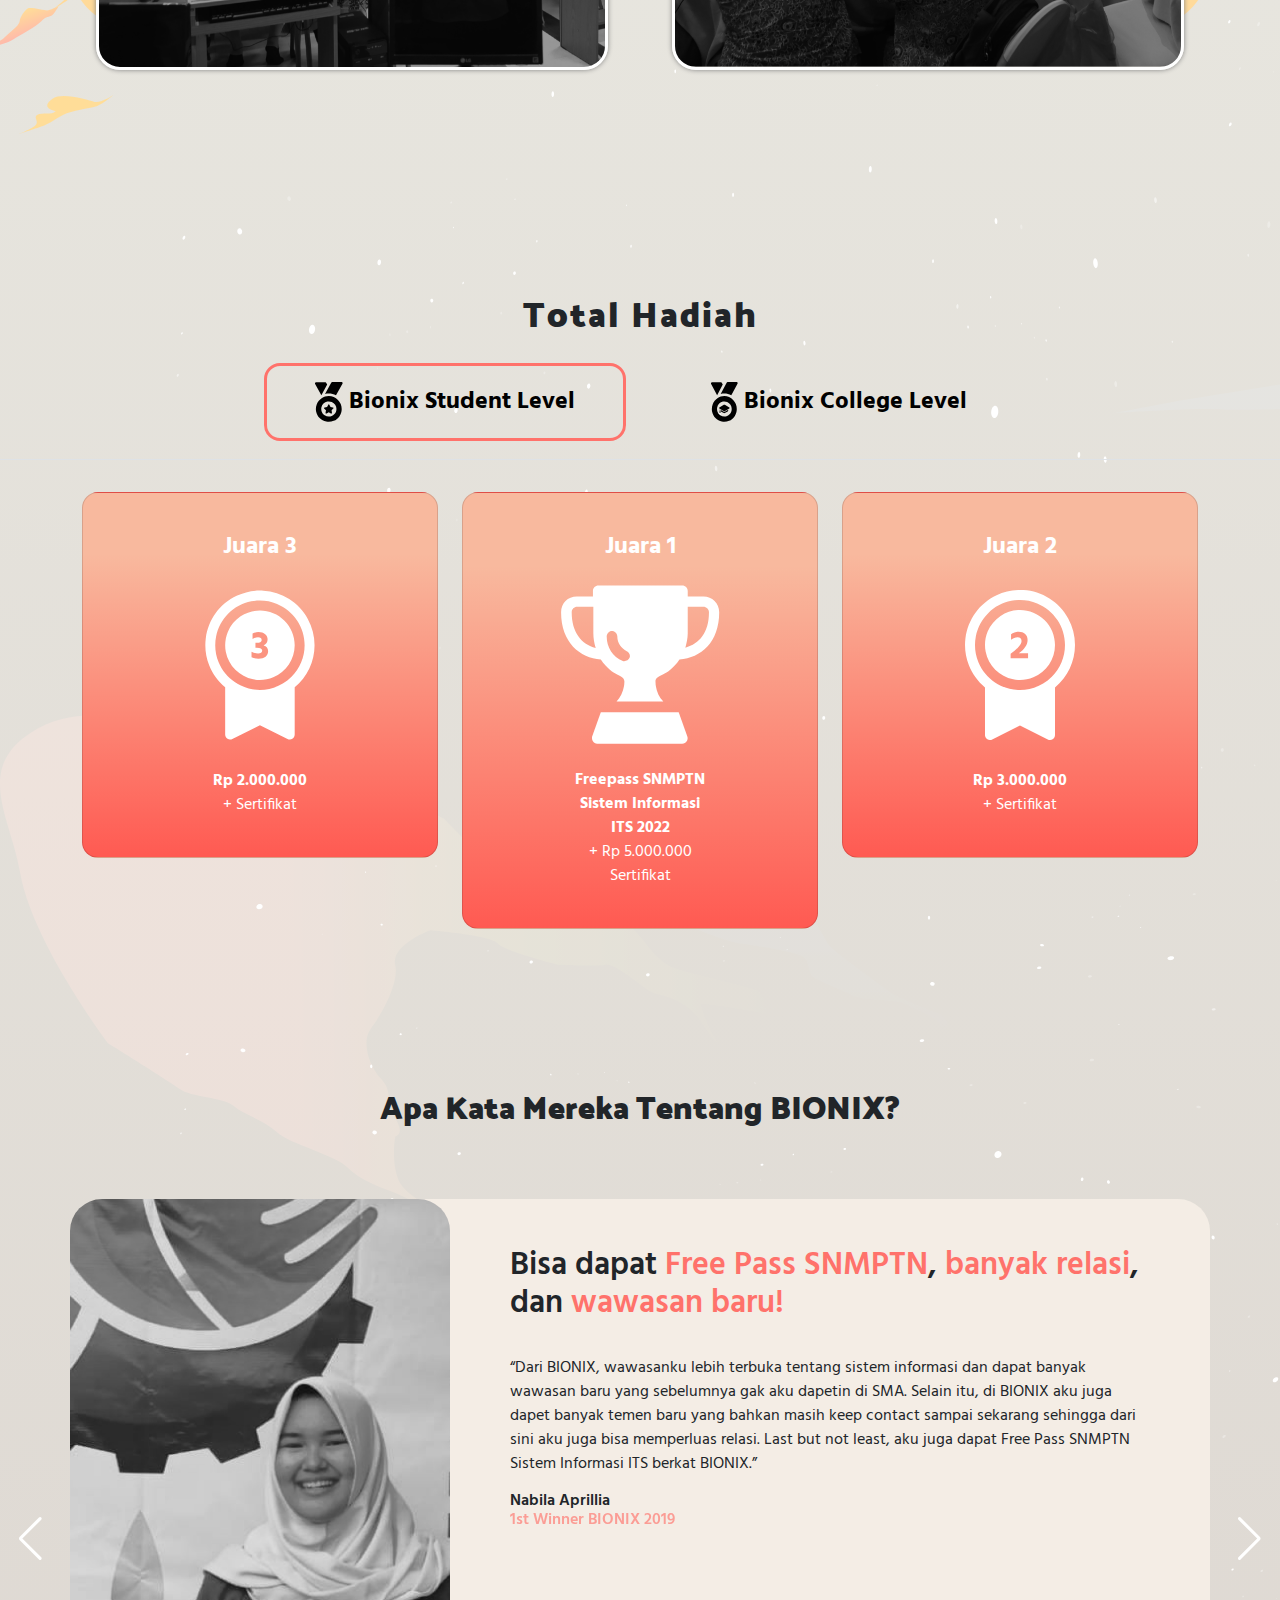
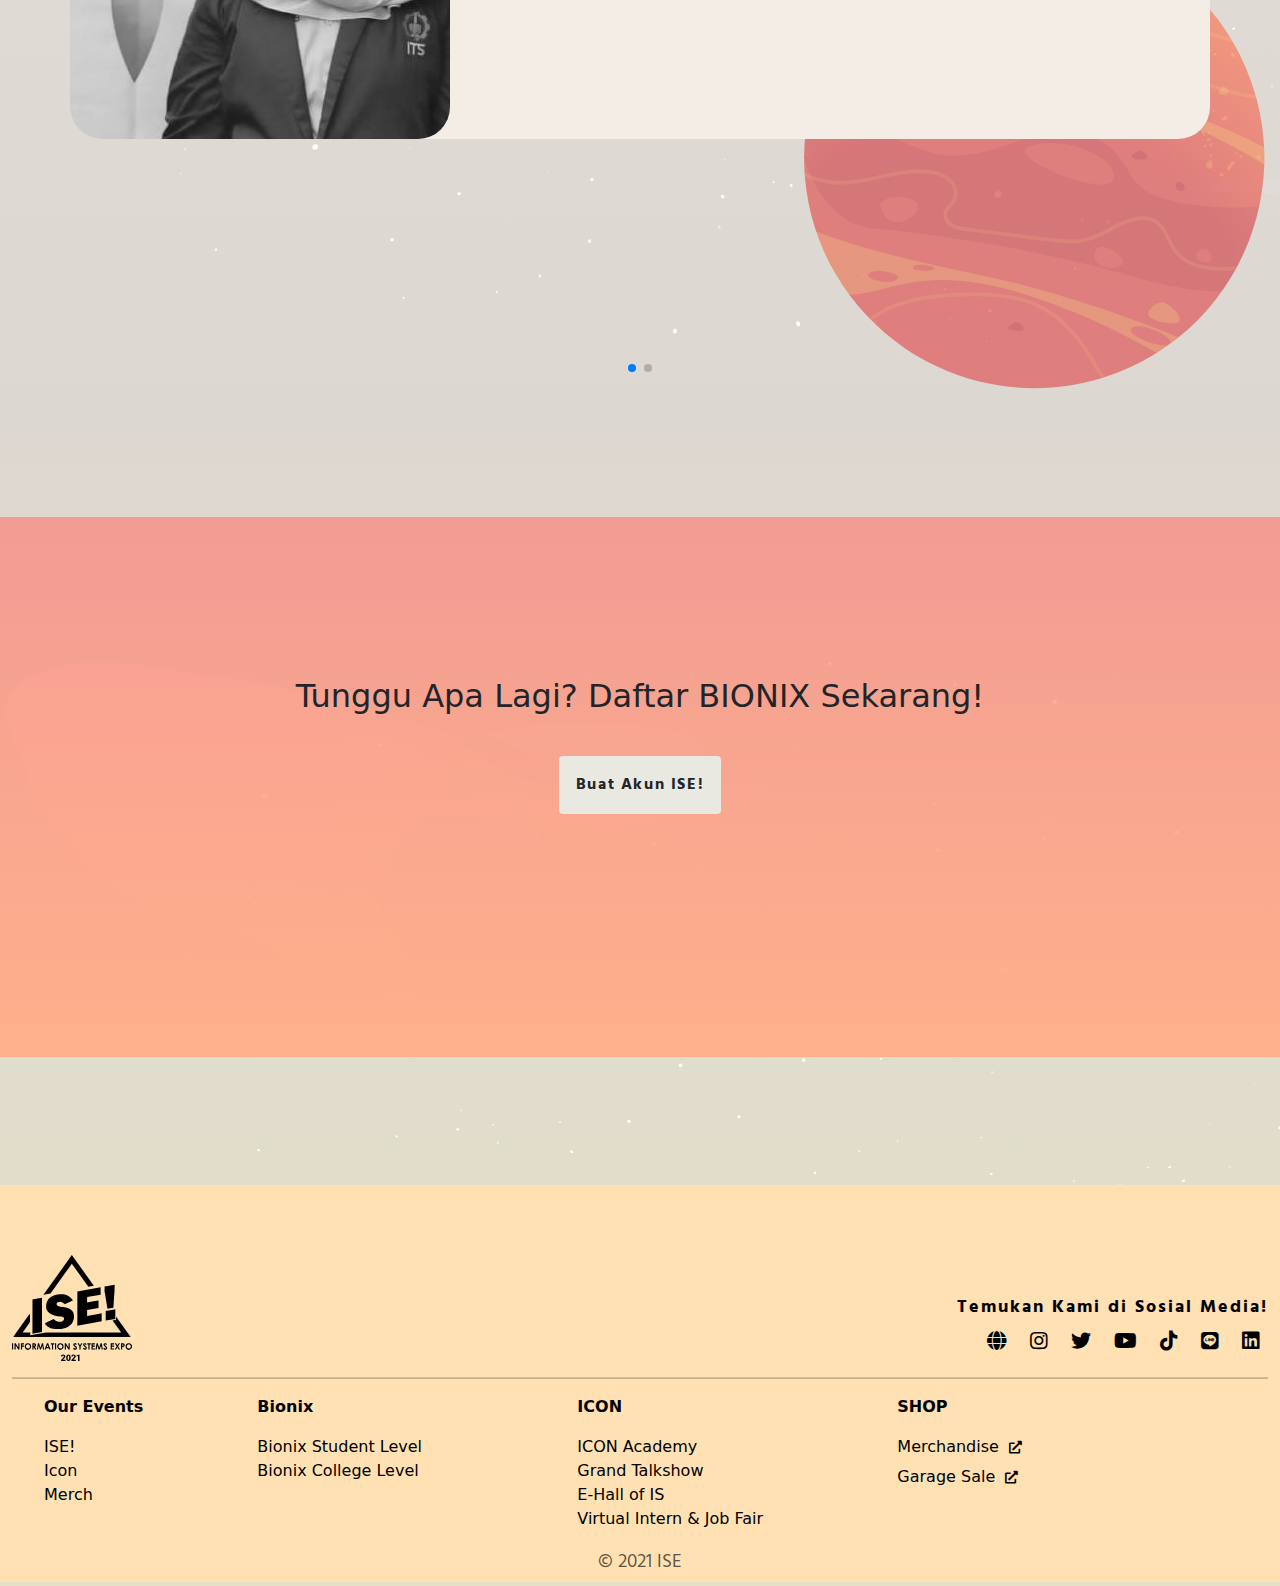
==== commit 56264f9c: "College-level done" ====
--- a/index.html
+++ b/index.html
@@ -235,7 +235,7 @@
         <footer class="footer">
           <div class="container" id="footer">
             <div class="row">
-              <div class="col-12 col-sm-6 text-sm-left">
+              <div class="col-12 col-sm-6 text-sm-start">
                 <img src="/img/logo-ise-2021-putih.svg" alt="logo ise 2021" class="img-fluid" width="120px" height="auto">
               </div>
               <div class="col-12 col-sm-6 text-sm-end" id="footer-right">
--- a/css/style.css
+++ b/css/style.css
@@ -38,7 +38,7 @@
   width: 100%;
   height: 100%;
 }
-::-webkit-scrollbar-track
+/* ::-webkit-scrollbar-track
 {
 	-webkit-box-shadow: inset 0 0 6px rgba(0,0,0, 0.1);
 	background-color: #F5F5F5;
@@ -52,7 +52,7 @@
 ::-webkit-scrollbar-thumb
 {
 	background-color: #fb5f57;	
-}
+} */
 
 
 /* navbar section start */
@@ -63,10 +63,11 @@
   font-size: 1.28rem;
 }
 #navbar2{
-  z-index: 99;
+  z-index: 999;
   margin-top: 4.7em;
   background: rgba(211, 211, 211, 0.65);
 }
+
 #navbar2 #daftar{
   margin-left: auto;
   background: #FF726B;
@@ -101,12 +102,11 @@
 .navbar-custom{
   height: 100px;
 }
-.navbar-brand{
-  width: 120px;
-  height: auto;
-  margin-left: 80px;
+.navbar .logo{
+  width: 5em;
   transition: all 0.3s ease;
 }
+
 .nav {
   display: flex;
   align-items: center;
@@ -150,13 +150,11 @@
 .navbar .nav-item .dropdown-menu{
   background: #E9E8E1;
   max-height: 0;
-  display: block;
-  overflow: hidden;
+  display: flexbox;
   opacity: 0;
   visibility: hidden;
   border-radius: 8px;
   padding: 1rem;
-  margin-top: 3em;
   -webkit-transition: max-height 0.3s, opacity 0.2s 0.1s, visibility 0s 0.3s;
     -moz-transition: max-height 0.3s, opacity 0.2s 0.1s, visibility 0s 0.3s;
     -ms-transition: max-height 0.3s, opacity 0.2s 0.1s, visibility 0s 0.3s;
@@ -168,6 +166,7 @@
   max-height: 190px;
   opacity: 1;
   visibility: visible;
+  margin-top: 2.3em;
   -webkit-transition: max-height 0.3s, opacity 0.2s, visibility 0s;
   -moz-transition: max-height 0.3s, opacity 0.2s, visibility 0s;
   -ms-transition: max-height 0.3s, opacity 0.2s, visibility 0s;
@@ -203,7 +202,7 @@
   font-weight: 300;
   color: white;
   padding: 12px 40px 10px 40px;
-  margin: 48px 48px 48px 27px;
+  margin: 48px;
   transition: all 0.3s ease;
   text-align: center;
 }
@@ -221,13 +220,13 @@
   cursor: pointer;
 }
 #usernav{
-  margin-right: 6rem;
+  margin-right: 3em;
 }
 
 /* swiper section start */
 
 .swiper-container {
-  width: 99.4vw;
+  width: 98.9vw;
   height: 100vh;
   margin-top: 7%;
 }
@@ -281,7 +280,7 @@
   background: url("/img/header-sl.png");
   background-size: cover;
   background-repeat: no-repeat;
-  height: 85vh;
+  min-height: 85vh;
   color: white;
   border-radius: 30px;
 }
@@ -306,7 +305,25 @@
 }
 
 /* tahapan sl section start */
-
+#tahapan-large{
+  display: none;
+}
+
+@media (min-width:1485px) {
+  #tahapan-large{
+    display: block;
+  }
+}
+
+#tahapan-small{
+  display: block;
+}
+
+@media (min-width:1485px) {
+  #tahapan-small{
+    display: none;
+  }
+}
 .tahapan h1{
   font-family: "Mosk Extra-bold";
   font-size: 2.7rem;
@@ -315,25 +332,25 @@
 
 .nomor{
   border-radius: 50%;
-  margin: 0 8.9em ;
   width: 4em;
   height: 4em;
   background: white;
   border: 8px solid #ECD0C8;
+  margin-left: 40%;
 }
 #nomor-college{
   margin: 0 11em;
 }
 
 .nomor h3{
-  font-size: 1.5rem;
+  font-size: 1.4rem;
   font-family: "Mosk Extra-bold";
   padding: 0.6rem 1rem;
 }
 
 #garis-tahapan{
   background: url("/img/garis-row-tahapan.svg");
-  background-size: 70vw;
+  background-size: 75vw;
   background-repeat: no-repeat;
   background-position: center;
 }
@@ -352,7 +369,7 @@
 }
 #card-body-tahapan h3{
   font-family: "Hind Semi Bold";
-  font-size: 1.6rem;
+  font-size: 1.5rem;
   letter-spacing: 1px;
   margin-top: 1em;
 }
@@ -459,9 +476,6 @@
   margin-top: 2rem;
 }
 
-.card-body{
-  margin: 0 2rem;
-}
 
 .card h4{
   font-family: "Hind Bold";
@@ -503,7 +517,7 @@
   font-family: "Hind Semi Bold";
   font-size: 1.3rem;
   letter-spacing: 1px;
-  margin: 1em;
+  margin: 20%;
 }
 #circle-timeline{
   background: url("/img/garis-timeline.png");
@@ -529,14 +543,31 @@
   background: white;
   border: 8px solid #ECD0C8;
   border-radius: 50%;
-  margin: 0 5em ;
+  margin: 0 40% ;
 }
 #circle-cl{
   margin: 0 5.5em;
 }
-
-
+#timeline-student-level{
+  display: none;
+}
+@media (min-width:1487px){
+  #timeline-student-level{
+    display: block;
+  }
+}
+#timeline-small{
+  display: block;
+}
+@media (min-width:1487px){
+  #timeline-small{
+    display: none;
+  }
+}
 /* faq section start */
+.faq{
+  min-height: 100vh;
+}
 .faq  h1{
   font-family: "Mosk Extra-bold";
   font-size: 2.4rem;
@@ -577,13 +608,9 @@
   font-family: "Hind Normal";
   font-size: 1.3rem;
   background: transparent !important;
-}
-#AccordionItemOne{
-  margin-bottom: 1em;
-}
-#AccordionItemTwo{
-  margin-bottom: 8em;
-}
+  margin-bottom: 1%;
+}
+
 /* swiper bottom section start */
 .swiper-bottom{
   background: url("/img/Planet-swiper.svg");
@@ -746,6 +773,9 @@
   color: black;
   text-decoration: none;
 }
+#footer-right a{
+  color: transparent;
+}
 .footer hr{
   border-top: 1px solid rgba(209, 108, 108, 0.45) ;
 }
@@ -756,155 +786,134 @@
 }
 /* CSS Media Query */
 @media (max-width: 1200px) {
-  #clabout img,
-  #clbenefit img,
-  #cltimeline img{
-    width: 100vw;
-  }
-  .bionix-cl,.bionix-sl{
-    margin: 1rem;
+  #navbar2{
+    white-space: nowrap;
+    flex-wrap: nowrap;
+    overflow-x: scroll;
+  }
+  #navbar2 .nav{
+    white-space: nowrap;
+    flex-wrap: nowrap;
   }
 }
 @media (max-width: 992px) {
+  #navbar2 .nav{
+    white-space: nowrap;
+    flex-wrap: nowrap;
+  }
   .navbar .nav-item:hover{
     display: block;
     position: relative;
     text-align: left;
   }
   .navbar .navbar-collapse{
-    background: #fb5f57;
+    background: #E9E8E1;
     border-radius: 1rem;
-    margin-top: 1rem;
+    margin-top: 1.5rem;
+  }
+  .navbar .navbar-collapse a{
+    text-align: center;
   }
   .navbar .list:focus{
     top: 1rem;
+  }
+  .navbar .nav-item .dropdown-menu{
+    display: none;
+  }
+  .navbar .nav-item:hover .dropdown-menu{
+    margin-top: 0;
   }
   .navbar .menu-btn{
     border-radius: 1rem;
     padding-top: 0.5rem;
     display: block;
     font-size: 1.5rem;
-    color:white;
-    background: linear-gradient(90deg, rgba(54, 74, 130, 0.8), rgba(40, 91, 112, 1), rgba(50, 135, 150, 0.8));
+    background: #E9E8E1;
     outline: none;
     border-style: outset;
-    border: 1px solid grey;
+    border: none;
   }
   .navbar .menu-btn:active{
     border-style: outset;
     border: none;
   }
-  #slabout #descbox-about .text-coming-soon, 
-  #clabout #descbox-about .text-coming-soon{
-    font-size: 4rem;
-    letter-spacing: 1rem;
-  }
-  #header-row h1 {
-    font-size: 2rem;
-  }
-
-  nav ul{
-    font-size: 19px;
+  #usernav{
+    margin: 0;
   }
   
-  .text-coming-soon,
-  #slabout #descbox-about .text-coming-soon,
-  #clabout #descbox-about .text-coming-soon{
-    font-size: 4.5rem;
-  }
-  #slabout #tahapan-student-level,
-  #clabout #tahapan-student-level{
-    background-position-y: 2%;
-    background-size: 29vw;
-  }
-  #slabout #persyaratan-student-level,
-  #clabout #persyaratan-student-level{
-    background-position-y: 24%;
-    background-size: 29vw;
-  }
-    #home .description p,
-    #slabout #descbox-about .description p,
-    #clabout #descbox-about .description p{
-      font-size: 1rem;
-    }
-    #slabout #tahapan-student-level h1,
-    #slabout #persyaratan-student-level h1,
-    #clabout #tahapan-student-level h1,
-    #clabout #persyaratan-student-level h1{
-      font-size: 1.5rem;
-    }
-    #slabout #tahapan-student-level h2,
-  #slabout #persyaratan-student-level h2,
-  #clabout #tahapan-student-level h2,
-  #clabout #persyaratan-student-level h2{
-    font-size: 1.25rem;
-  }
-
-  #slabout #tahapan-student-level p,
-  #slabout #persyaratan-student-level p,
-  #clabout #tahapan-student-level p,
-  #clabout #persyaratan-student-level p{
-    font-size: 1rem;
-  }
+}
+@media (max-width: 768px) {
+
   
-  #slbenefit #fasilitas-student-level,
-  #clbenefit #fasilitas-student-level{
-    background-position-y: 4%;
-    background-size: 21vw;
-  }
-  #slbenefit #hadiah-student-level,
-  #clbenefit #hadiah-student-level{
-    background-position-y: 5%;
-    background-size: 21vw;
-  }
-  #slbenefit #fasilitas-student-level h1,
-  #clbenefit #fasilitas-student-level h1,
-  #slbenefit #hadiah-student-level h1,
-  #clbenefit #hadiah-student-level h1{
-    font-size: 1.5rem;
-  }
-  #slbenefit #fasilitas-student-level p,
-  #clbenefit #fasilitas-student-level p{
-    font-size: 1rem;
-    letter-spacing: 0.125vw;
-  }
-  #slbenefit #fasilitas-student-level p i,
-  #clbenefit #fasilitas-student-level p i{
-    font-size: 2rem;
-  }
-}
-@media (max-width: 768px) {
-  #header-row h1 {
-    font-size: 1.8rem;
-  }
-  .text-coming-soon,
-  #slabout #descbox-about .text-coming-soon,
-  #clabout #descbox-about .text-coming-soon{
-    font-size: 4rem;
-  }
-  
 }
 @media (max-width: 576px) {
-  #header-row h1 {
-    font-size: 1.5rem;
-  }
-  .text-coming-soon,
-  #slabout #descbox-about .text-coming-soon,
-  #clabout #descbox-about .text-coming-soon{
-    font-size: 2.5rem;
-  }
-  .text-stay-tune, .text-stay-tune span{
-    font-size: 1rem;
-  }
+
  
 }
 
 @media (max-width: 426px){
-  .text-coming-soon,
-  #slabout #descbox-about .text-coming-soon,
-  #clabout #descbox-about .text-coming-soon{
-    font-size: 2rem;
-    -webkit-text-stroke-width: 1.25px;
-    letter-spacing: 0.5rem;
-  }
-}+
+}
+
+
+
+
+/* vertical timeline section */
+
+/* Timeline holder */
+ul.timeline {
+  list-style-type: none;
+  position: relative;
+  padding-left: 1.5rem;
+}
+
+/* Timeline vertical line */
+ul.timeline:before {
+  content: ' ';
+  background: #fb5f57;
+  display: inline-block;
+  position: absolute;
+  left: 16px;
+  width: 4px;
+  height: 100%;
+  z-index: 400;
+  border-radius: 1rem;
+}
+
+li.timeline-item {
+  margin: 20px 0;
+}
+
+/* Timeline item arrow */
+.timeline-arrow {
+  border-top: 0.5rem solid transparent;
+  border-right: 0.5rem solid #fff;
+  border-bottom: 0.5rem solid transparent;
+  display: block;
+  position: absolute;
+  left: 2rem;
+}
+
+/* Timeline item circle marker */
+li.timeline-item::before {
+  content: ' ';
+  background: white;
+  display: inline-block;
+  position: absolute;
+  border-radius: 50%;
+  border: 8px solid #ECD0C8;
+  left: -.5em;
+  width: 3em;
+  height: 3em;
+  z-index: 400;
+  box-shadow: 0 0 5px rgba(0, 0, 0, 0.2);
+}
+
+
+
+
+
+
+
+
+
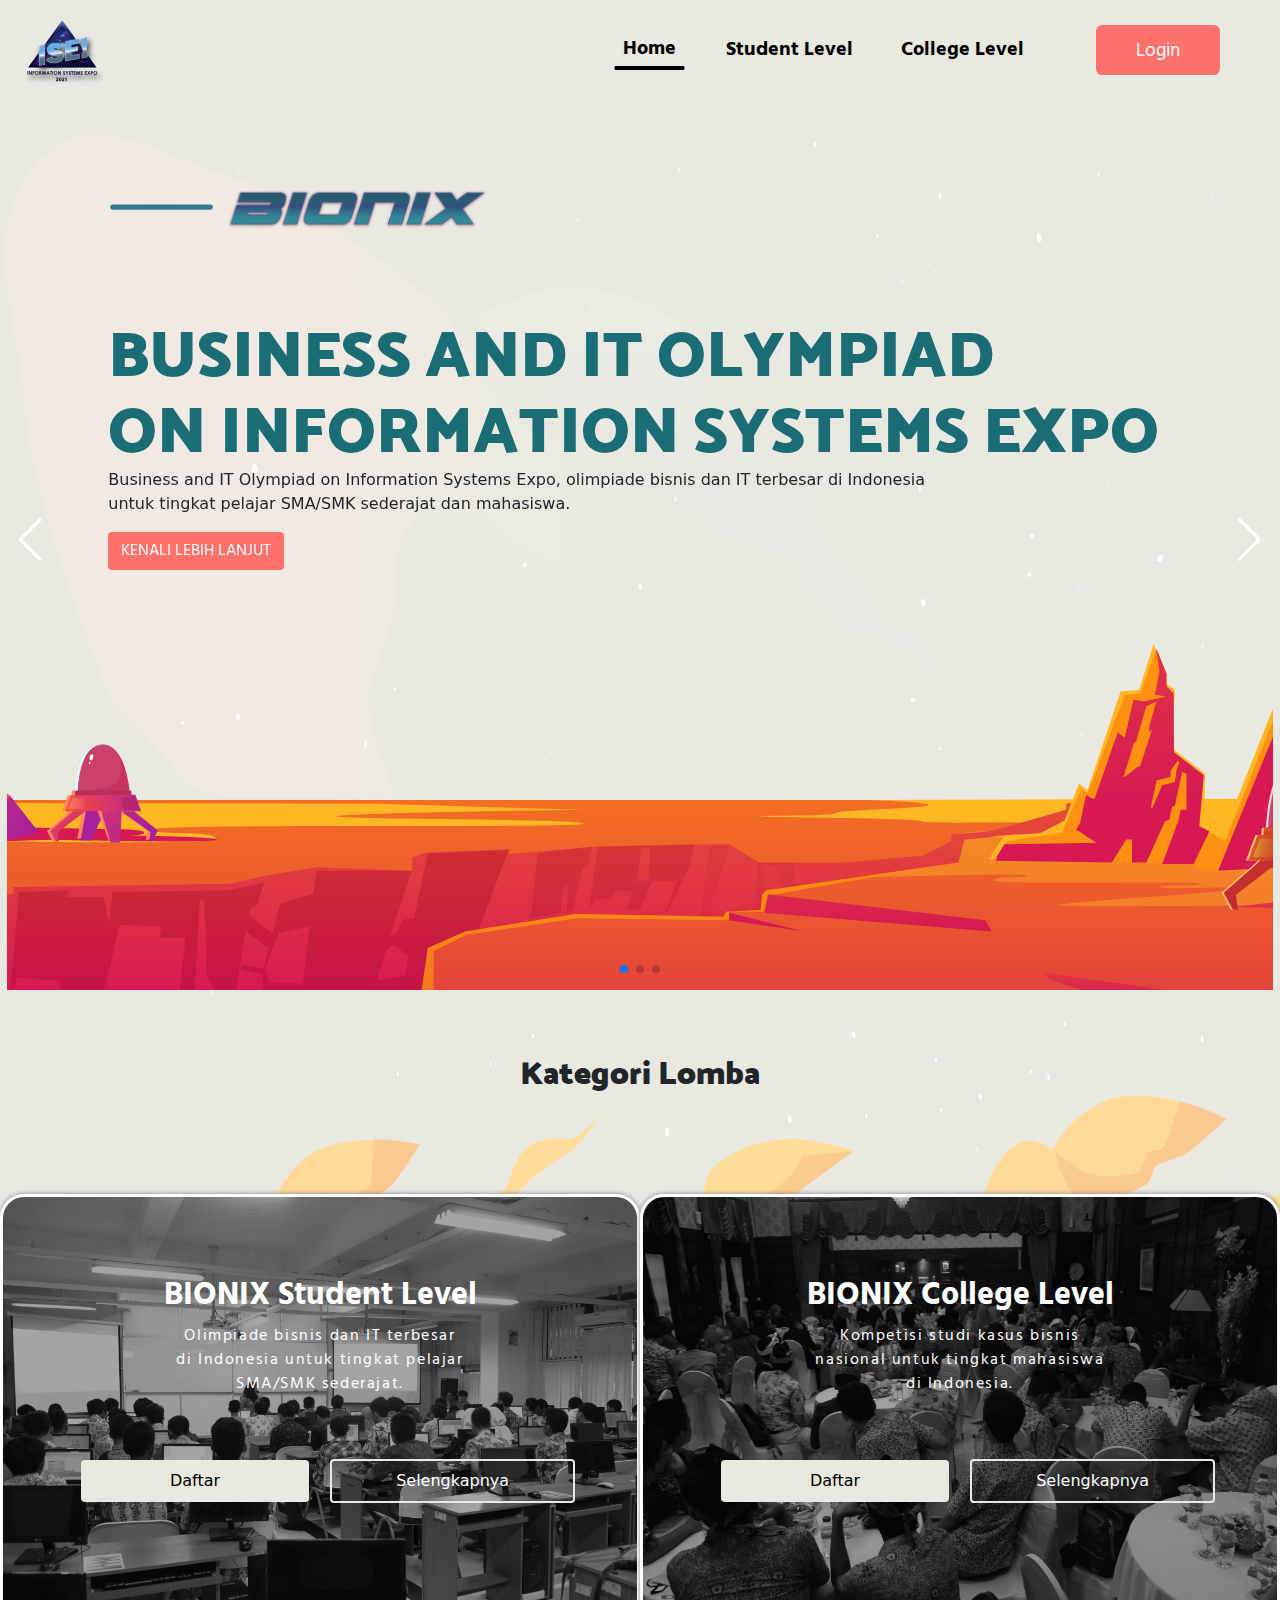
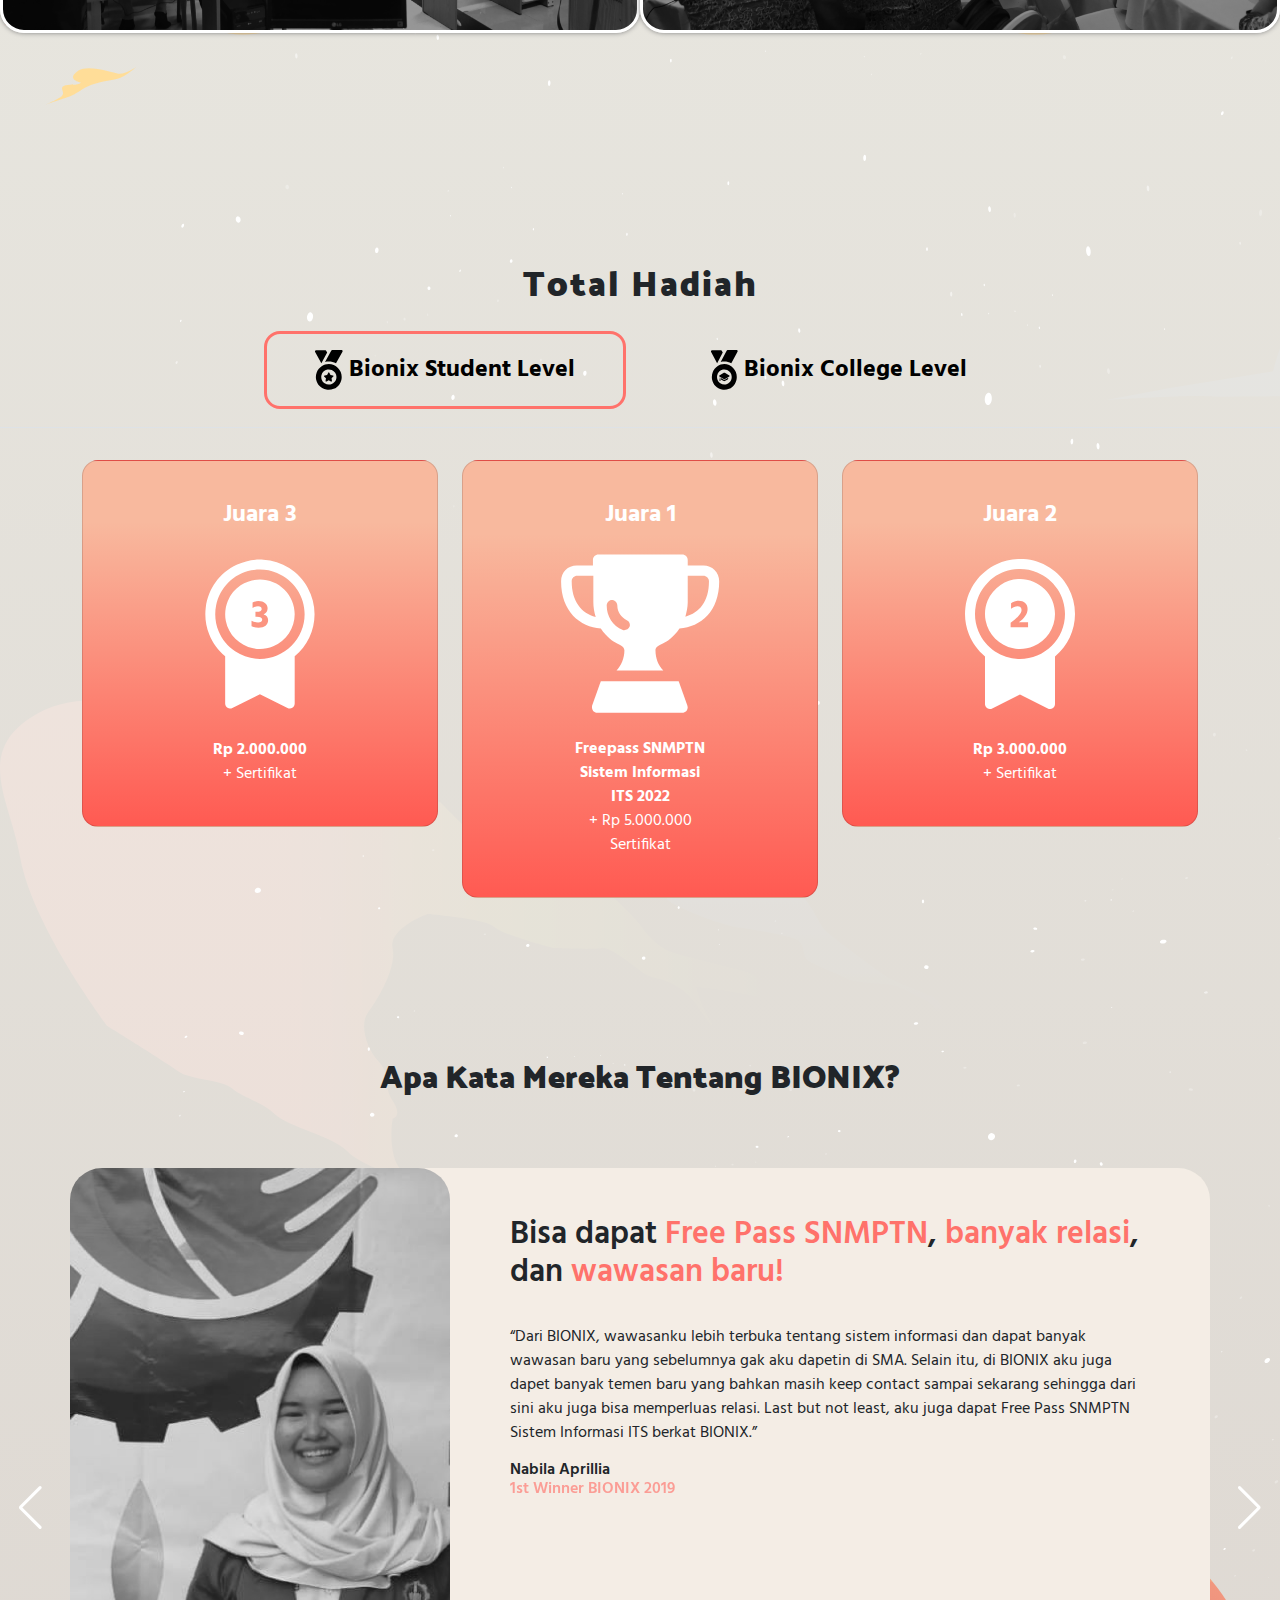
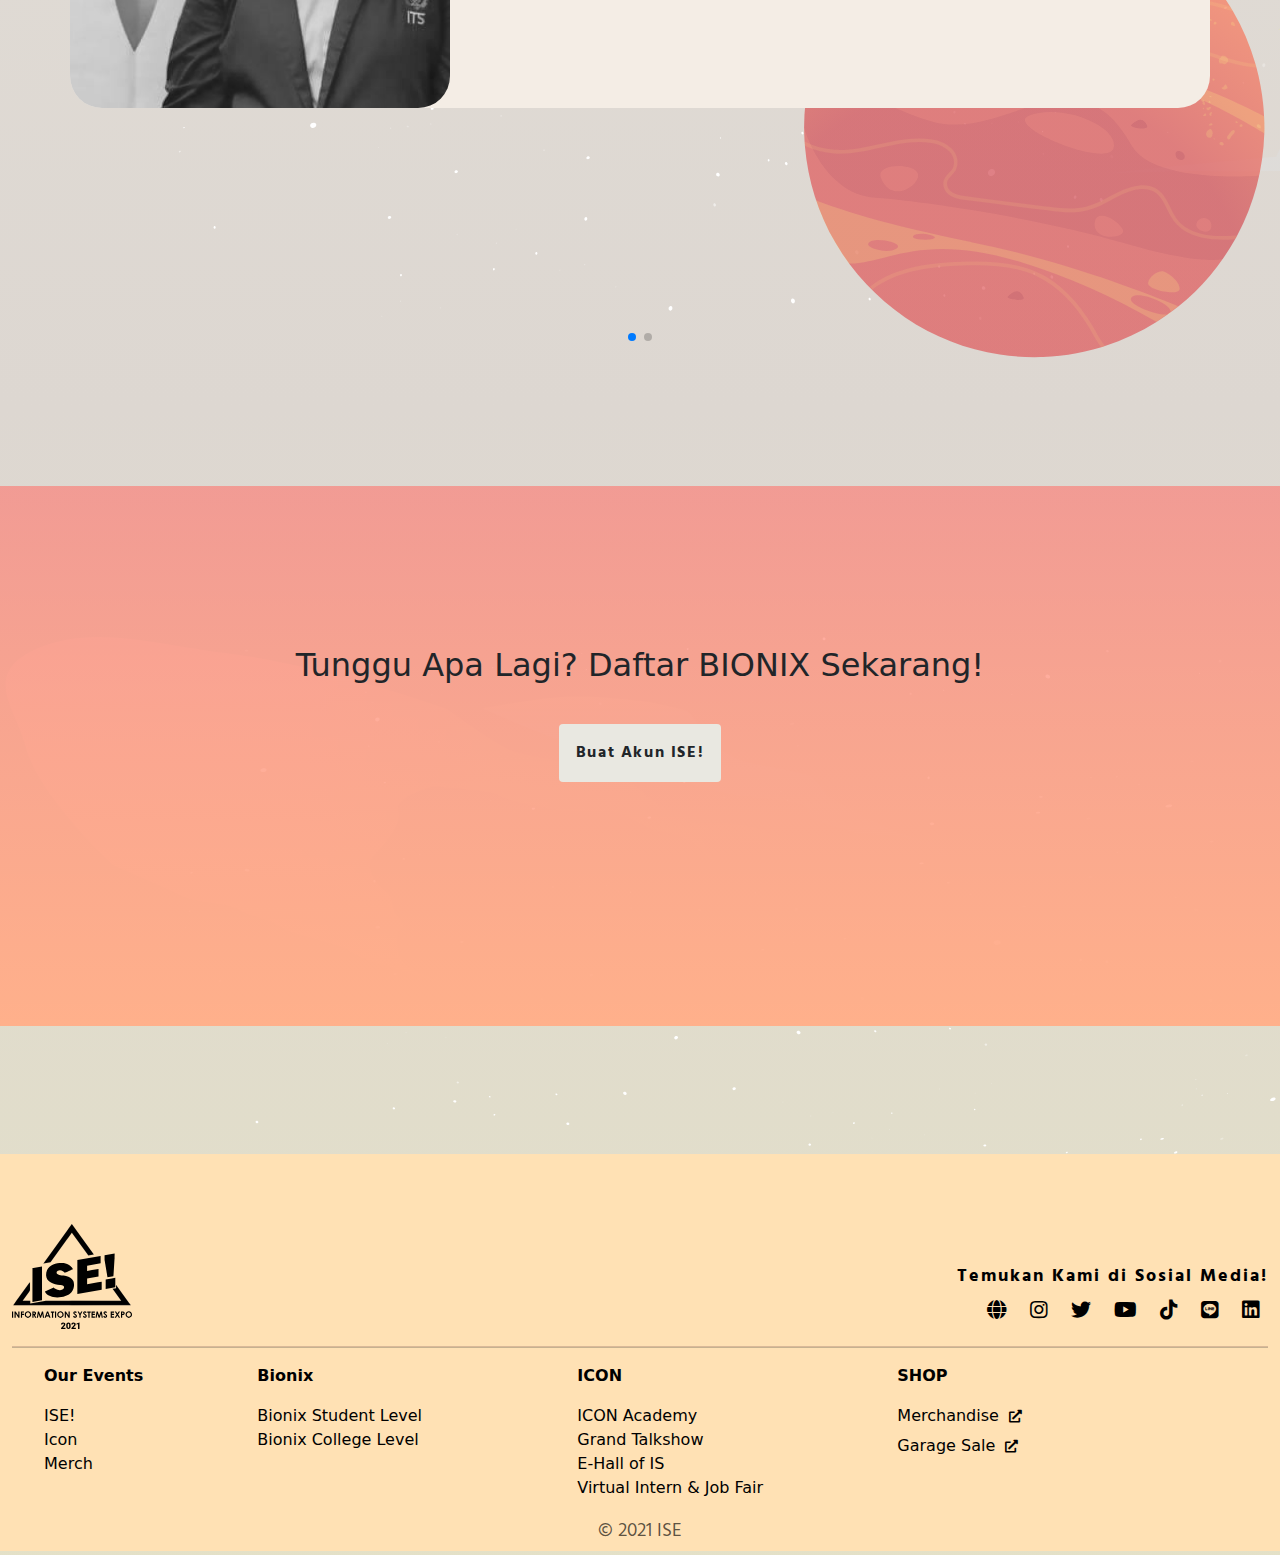
==== commit 9ea503d5: "index done" ====
--- a/index.html
+++ b/index.html
@@ -79,14 +79,14 @@
         <!-- kategori lomba section start -->
         <div class="kategori-lomba container-fluid text-center">
           <h1>Kategori Lomba</h1>
-          <div class="row">
-            <div class="col bionix-sl">
+          <div class="row justify-content-center">
+            <div class="col-md-6 col-12 bionix-sl">
               <h2>BIONIX Student Level</h2>
               <p>Olimpiade bisnis dan IT terbesar<br>di Indonesia untuk tingkat pelajar<br>SMA/SMK sederajat.</p>
               <a href="#" class="btn daftar">Daftar</a>
               <a href="#" class="btn selengkapnya">Selengkapnya</a>
             </div>
-            <div class="col bionix-cl">
+            <div class="col-md-6 col-12 bionix-cl">
               <h2>BIONIX College Level</h2>
               <p>Kompetisi studi kasus bisnis<br>nasional untuk tingkat mahasiswa<br>di Indonesia.</p>
               <a href="#" class="btn daftar">Daftar</a>
@@ -112,7 +112,7 @@
             <div class="tab-pane fade show active" id="hadiahsl" role="tabpanel">
               <div class="container">
                 <div class="row">
-                  <div class="col justify-content-end">
+                  <div class="col-md-4 col-12 justify-content-end">
                     <div class="card">
                       <div class="card-body">
                         <h4>Juara 3</h4>
@@ -121,7 +121,7 @@
                       </div>
                     </div>
                   </div>
-                  <div class="col justify-content-center">
+                  <div class="col-md-4 col-12 justify-content-center">
                     <div class="card">
                       <div class="card-body">
                         <h4>Juara 1</h4>
@@ -130,7 +130,7 @@
                       </div>
                     </div>
                   </div>
-                  <div class="col justify-content-start">
+                  <div class="col-md-4 col-12 justify-content-start">
                     <div class="card">
                       <div class="card-body">
                         <h4>Juara 2</h4>
@@ -145,7 +145,7 @@
             <div class="tab-pane fade" id="hadiahcl" role="tabpanel">
               <div class="container">
                 <div class="row ">
-                  <div class="col justify-content-end">
+                  <div class="col-md-4 col-12 justify-content-end">
                     <div class="card juara3">
                       <div class="card-body">
                         <h4>Juara 3</h4>
@@ -154,7 +154,7 @@
                       </div>
                     </div>
                   </div>
-                  <div class="col justify-content-center">
+                  <div class="col-md-4 col-12 justify-content-center">
                     <div class="card">
                       <div class="card-body">
                         <h4>Juara 1</h4>
@@ -163,7 +163,7 @@
                       </div>
                     </div>
                   </div>
-                  <div class="col justify-content-start">
+                  <div class="col-md-4 col-12 justify-content-start">
                     <div class="card juara2">
                       <div class="card-body">
                         <h4>Juara 2</h4>
@@ -235,10 +235,10 @@
         <footer class="footer">
           <div class="container" id="footer">
             <div class="row">
-              <div class="col-12 col-sm-6 text-sm-start">
+              <div class="col-12 col-sm-6 text-sm-start text-center">
                 <img src="/img/logo-ise-2021-putih.svg" alt="logo ise 2021" class="img-fluid" width="120px" height="auto">
               </div>
-              <div class="col-12 col-sm-6 text-sm-end" id="footer-right">
+              <div class="col-12 col-sm-6 text-sm-end text-center" id="footer-right">
                 <h1>Temukan Kami di Sosial Media!</h1>
                 <div class="listsocmed">
                   <a href="https://ise-its.com/" target="_blank" title="Website">
@@ -267,7 +267,7 @@
             </div>
             <hr>
             <div class="row">
-              <div class="col col-sm-2 text-sm-left">
+              <div class="col col-sm-2 text-sm-start text-center">
                 <ul>
                   <p><strong>Our Events</strong></p>
                   <li><a href="#">ISE!</a></li>
@@ -275,14 +275,14 @@
                   <li><a href="#">Merch</a></li>
                 </ul>
               </div>
-              <div class="col col-sm-3 text-sm-left">
+              <div class="col col-sm-3 text-sm-start text-center">
                 <ul>
                   <p><strong>Bionix</strong></p>
                   <li><a href="#">Bionix Student Level</a></li>
                   <li><a href="#">Bionix College Level</a></li>
                 </ul>
               </div>
-              <div class="col col-sm-3 text-sm-left">
+              <div class="col col-sm-3 text-sm-start text-center">
                 <ul>
                   <p><strong>ICON</strong></p>
                   <li><a href="#">ICON Academy</a></li>
@@ -291,7 +291,7 @@
                   <li><a href="#">Virtual Intern & Job Fair</a></li>
                 </ul>
               </div>
-              <div class="col col-sm-3 text-left shop">
+              <div class="col col-sm-3 text-sm-start text-center shop">
                 <ul>
                   <p><strong>SHOP</strong></p>
                   <li><a href="#">Merchandise<i class="fas fa-external-link-alt"></i></a></li>
--- a/css/style.css
+++ b/css/style.css
@@ -409,7 +409,7 @@
   background: url("/img/card-bionix-sl.png");
   background-size: cover;
   border-radius: 1.5em;
-  margin: 6em 2em 6em 6em;
+  margin: 8% 0%;
   padding: 5em 0;
   color: white;
   border: 3px solid white;
@@ -419,7 +419,7 @@
   background: url("/img/card-bionix-cl.png");
   background-size: cover; 
   border-radius: 1.5em;
-  margin: 6em 6em 6em 2em;
+  margin: 8% 0;
   padding: 5em 0;
   color: white;
   border: 3px solid white;
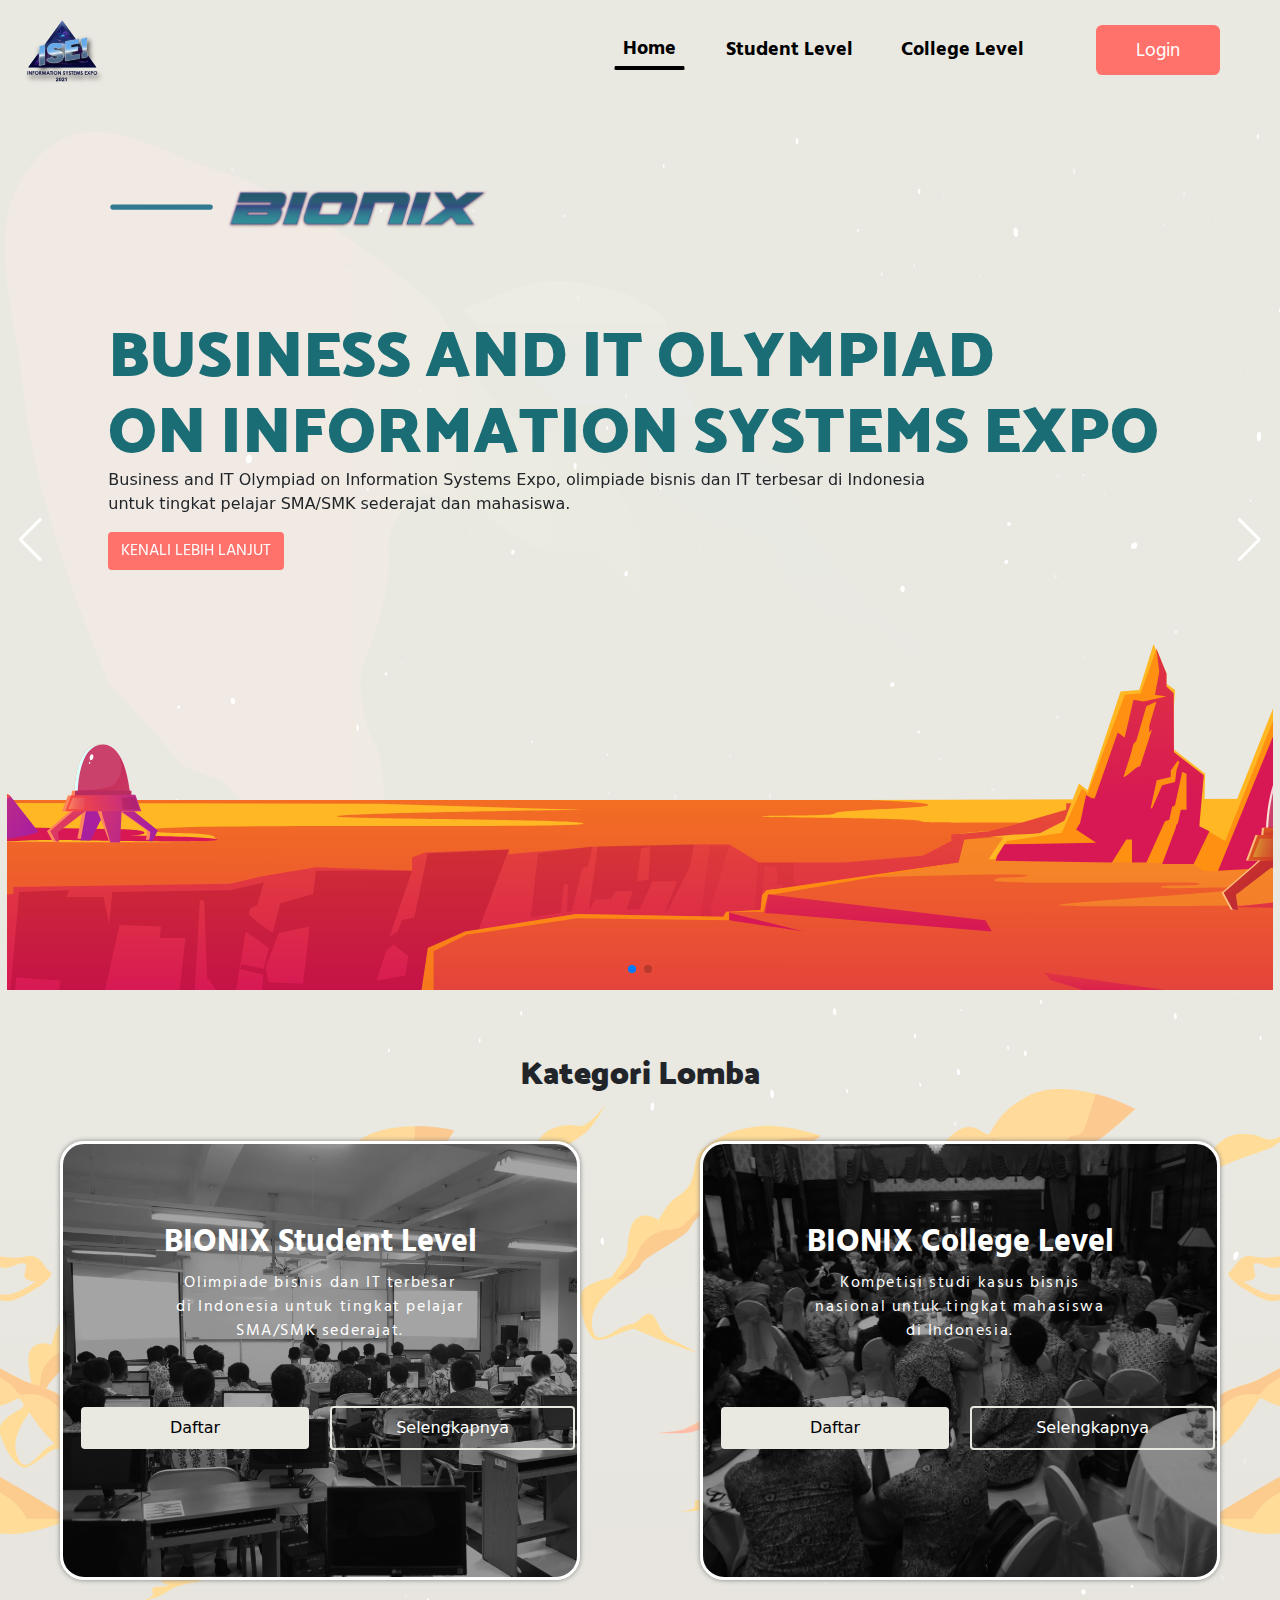
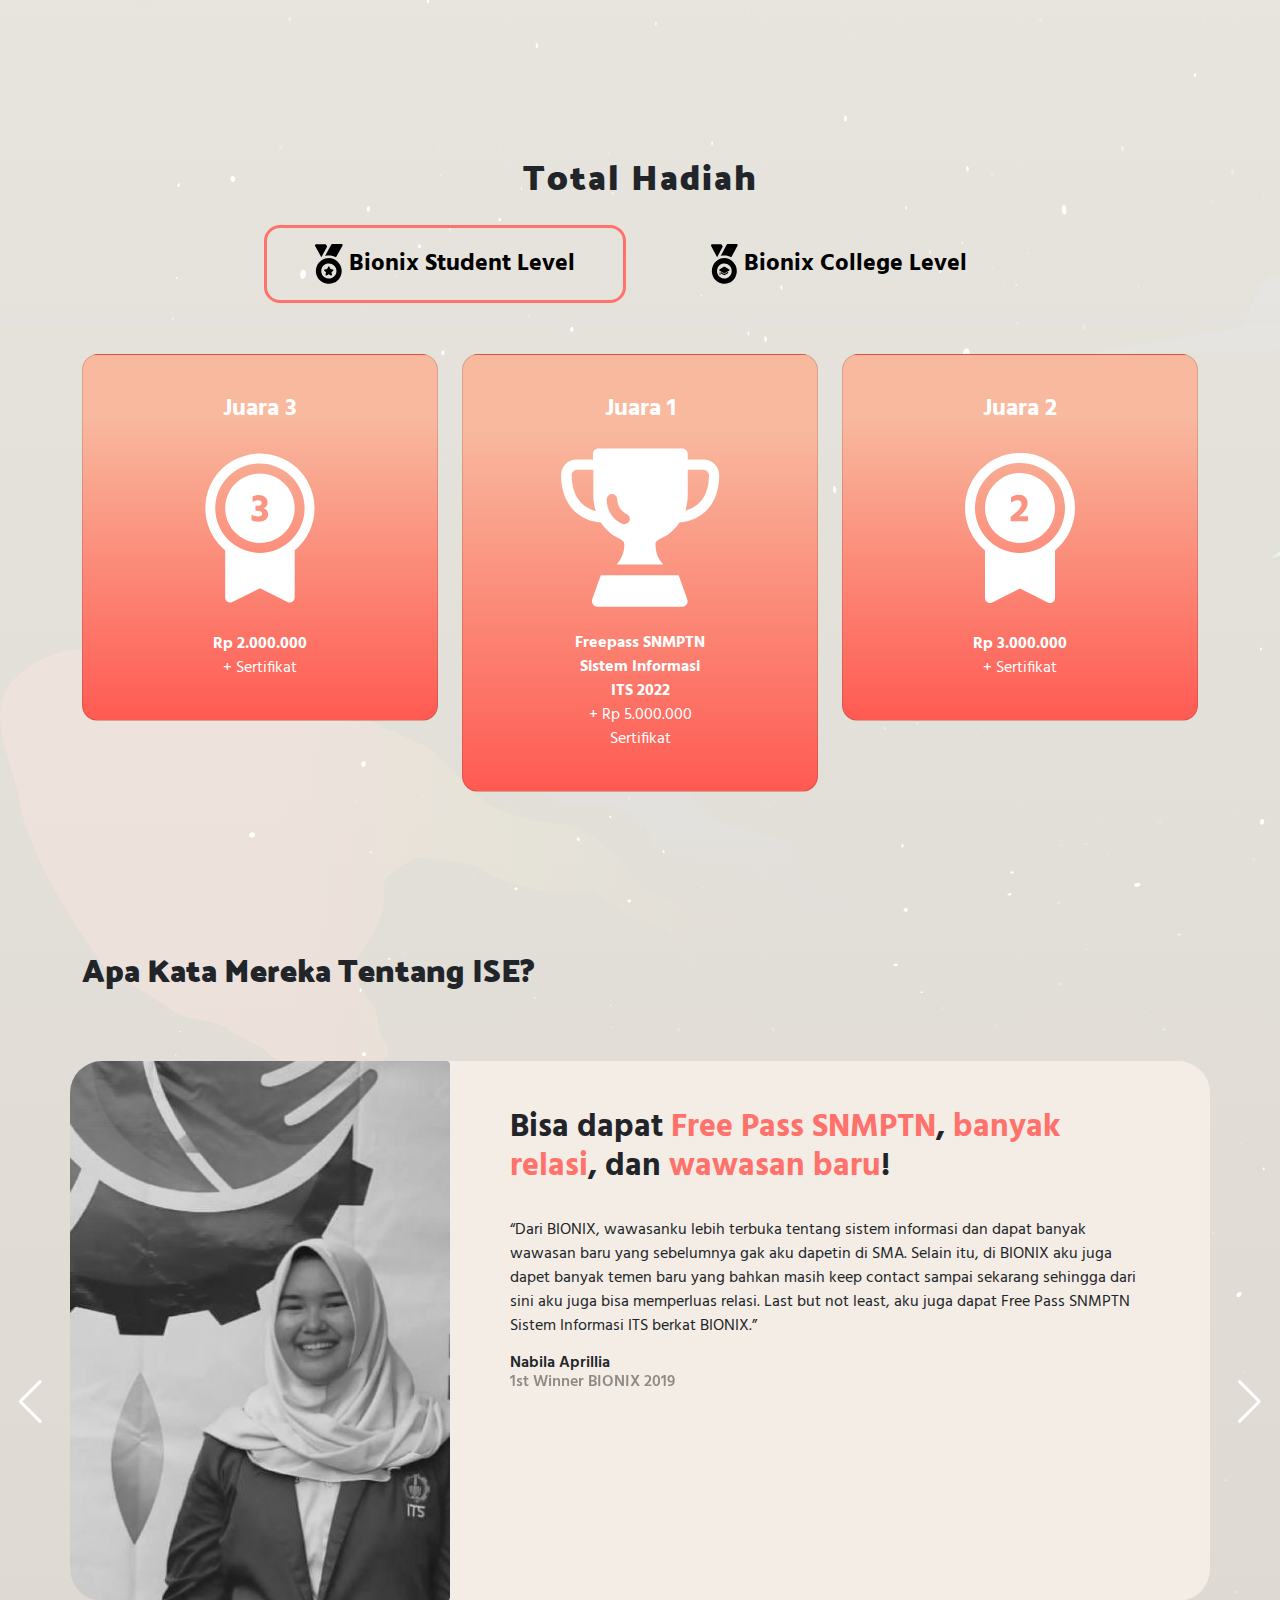
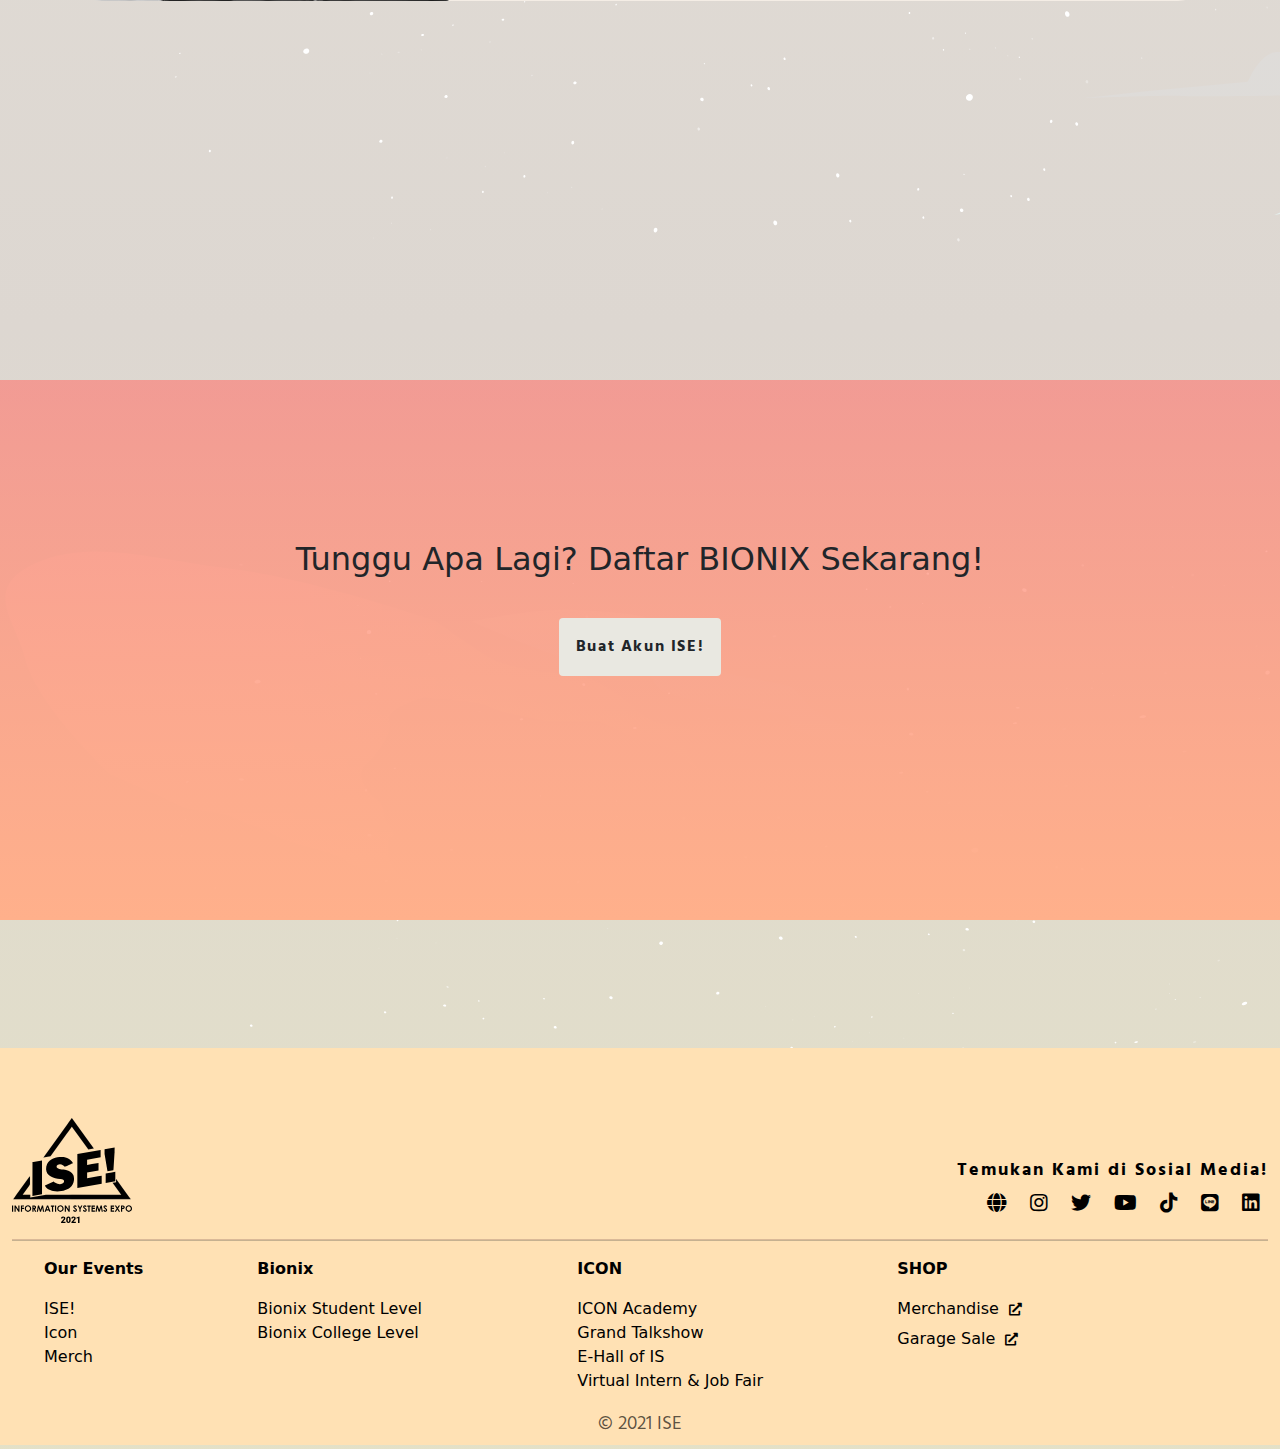
==== commit bf872597: "revisi feedback" ====
--- a/index.html
+++ b/index.html
@@ -13,7 +13,7 @@
   <meta http-equiv="X-UA-Compatible" content="ie=edge" />
   <meta name="theme-color" content="#F4EBC1" />
 
-  <link rel="icon" href="img/favicon.png" />
+  <link rel="icon" href="img/logo-ise-2021.svg" />
   <link rel="stylesheet" href="css/bootstrap.min.css" />
   <link rel="stylesheet" href="css/swiper-bundle.min.css" />
   <link rel="stylesheet" href="css/style.css" />
@@ -80,17 +80,22 @@
         <div class="kategori-lomba container-fluid text-center">
           <h1>Kategori Lomba</h1>
           <div class="row justify-content-center">
-            <div class="col-md-6 col-12 bionix-sl">
-              <h2>BIONIX Student Level</h2>
-              <p>Olimpiade bisnis dan IT terbesar<br>di Indonesia untuk tingkat pelajar<br>SMA/SMK sederajat.</p>
-              <a href="#" class="btn daftar">Daftar</a>
-              <a href="#" class="btn selengkapnya">Selengkapnya</a>
-            </div>
-            <div class="col-md-6 col-12 bionix-cl">
-              <h2>BIONIX College Level</h2>
-              <p>Kompetisi studi kasus bisnis<br>nasional untuk tingkat mahasiswa<br>di Indonesia.</p>
-              <a href="#" class="btn daftar">Daftar</a>
-              <a href="#" class="btn selengkapnya">Selengkapnya</a>
+            <div class="col-md-6 col-12">
+              <div class="bionix-sl mx-md-5">
+                <h2>BIONIX Student Level</h2>
+                <p>Olimpiade bisnis dan IT terbesar<br>di Indonesia untuk tingkat pelajar<br>SMA/SMK sederajat.</p>
+                <a href="#" class="btn daftar">Daftar</a>
+                <a href="#" class="btn selengkapnya">Selengkapnya</a>
+              </div>
+            </div>
+            <div class="col-md-6 col-12">
+              <div class="bionix-cl mx-md-5">
+                <h2>BIONIX College Level</h2>
+                <p>Kompetisi studi kasus bisnis<br>nasional untuk tingkat mahasiswa<br>di Indonesia.</p>
+                <a href="#" class="btn daftar">Daftar</a>
+                <a href="#" class="btn selengkapnya">Selengkapnya</a>
+
+              </div>
             </div>
           </div>
         </div>
@@ -179,47 +184,61 @@
           
         </div>
 
-        <!-- swiper 2 section start -->
-        <div class="swiper-bottom">
-          <div class="swiper-container mySwiper swiper-2">
-            <h2 class="title text-center">Apa Kata Mereka Tentang BIONIX?</h2>
-            <div class="swiper-wrapper">
-              <div class="swiper-slide slide1-2">
-                <div class="content">
-                  <div class="container-fluid">
-                    <div class="row">
-                      <div class="col-4 img-nabila rounded-right">
-                      </div>
-                      <div class="col-8 desc">
-                        <h2>Bisa dapat <span>Free Pass SNMPTN</span>, <span>banyak relasi</span>, dan <span>wawasan baru!</span></h2>
-                        <p>“Dari BIONIX, wawasanku lebih terbuka tentang sistem informasi dan dapat banyak wawasan baru yang sebelumnya gak aku dapetin di SMA. Selain itu, di BIONIX aku juga dapet banyak temen baru yang bahkan masih keep contact sampai sekarang sehingga dari sini aku juga bisa memperluas relasi. Last but not least, aku juga dapat Free Pass SNMPTN Sistem Informasi ITS berkat BIONIX.”</p>
-                        <h4>Nabila Aprillia<br><span>1st Winner BIONIX 2019</span></h4>
-                      </div>
-                    </div>
-                  </div>
-                </div>
-              </div>
-              <div class="swiper-slide">
-                <div class="content">
-                  <div class="container-fluid">
-                    <div class="row">
-                      <div class="col-4 img-arif rounded-right">
-                      </div>
-                      <div class="col-8 desc">
-                        <h2>Bisa dapat <span>Free Pass SNMPTN</span>, <span>banyak relasi</span>, dan <span>wawasan baru!</span></h2>
-                        <p>“Dari BIONIX, wawasanku lebih terbuka tentang sistem informasi dan dapat banyak wawasan baru yang sebelumnya gak aku dapetin di SMA. Selain itu, di BIONIX aku juga dapet banyak temen baru yang bahkan masih keep contact sampai sekarang sehingga dari sini aku juga bisa memperluas relasi. Last but not least, aku juga dapat Free Pass SNMPTN Sistem Informasi ITS berkat BIONIX.”</p>
-                        <h4>M Arif Nuriman<br><span>1st Winner BIONIX 2019</span></h4>
-                      </div>
-                    </div>
-                  </div>
-                </div>
-              </div>
-            </div>
-            <div class="swiper-button-next"></div>
-            <div class="swiper-button-prev"></div>
-            <div class="swiper-pagination"></div>
-          </div>
-        </div>
+            <!-- swiper 2 section start -->
+            <div class="swiper-bottom">
+              <div class="swiper-container mySwiper swiper-2">
+                  <h2 class="container title text-left">Apa Kata Mereka Tentang ISE?</h2>
+                  <div class="swiper-wrapper">
+                      <div class="swiper-slide slide1-2">
+                          <div class="content d-flex">
+                              <div class="container-fluid d-md-flex">
+                                  <div class="row">
+                                      <div class="col-md-4 img-nabila rounded-end">
+                                      </div>
+                                      <div class="col-md-8 desc">
+                                          <h2 style="font-family: 'Hind Bold'">Bisa dapat <span>Free Pass SNMPTN</span>,
+                                              <span>banyak relasi</span>, dan <span>wawasan baru</span>!
+                                          </h2>
+                                          <p>“Dari BIONIX, wawasanku lebih terbuka tentang sistem informasi dan dapat banyak
+                                              wawasan baru yang sebelumnya gak aku dapetin di SMA. Selain itu, di BIONIX aku
+                                              juga
+                                              dapet banyak temen baru yang bahkan masih keep contact sampai sekarang sehingga
+                                              dari
+                                              sini aku juga bisa memperluas relasi. Last but not least, aku juga dapat Free
+                                              Pass
+                                              SNMPTN Sistem Informasi ITS berkat BIONIX.”</p>
+                                          <h4>Nabila Aprillia<br><span
+                                                  style="color: rgba(0,0,0,0.65)">1st Winner BIONIX 2019</span></h4>
+                                      </div>
+                                  </div>
+                              </div>
+                          </div>
+                      </div>
+                      <div class="swiper-slide">
+                          <div class="content d-flex">
+                              <div class="container-fluid d-md-flex">
+                                  <div class="row">
+                                      <div class="col-md-4 img-arif rounded-end">
+                                      </div>
+                                      <div class="col-md-8 desc">
+                                          <h2 style="font-family: 'Hind Bold'">Dapat ilmu <span>pemrograman</span>, dan <span>bisnis</span>!
+                                          </h2>
+                                          <p>“Di BIONIX aku bisa dapet banyak ilmu baru, belajar IT dan pemrograman hingga
+                                              caranya
+                                              belajar bikin ide bisnis. Aku yakin BIONIX akan lebih asik karena banyak manfaat
+                                              yang bisa didapetin.”</p>
+                                          <h4>M Arif Nuriman<br><span
+                                                  style="color: rgba(0,0,0,0.65)">1st Winner BIONIX 2019</span></h4>
+                                      </div>
+                                  </div>
+                              </div>
+                          </div>
+                      </div>
+                  </div>
+                  <div class="swiper-button-next"></div>
+                  <div class="swiper-button-prev"></div>
+              </div>
+          </div>
         
         <!-- tunggu apa lagi section -->
         <div class="bottom-text text-center">
@@ -267,7 +286,7 @@
             </div>
             <hr>
             <div class="row">
-              <div class="col col-sm-2 text-sm-start text-center">
+              <div class="col col-sm-2 text-sm-start text-center" id="footer-link">
                 <ul>
                   <p><strong>Our Events</strong></p>
                   <li><a href="#">ISE!</a></li>
@@ -275,14 +294,14 @@
                   <li><a href="#">Merch</a></li>
                 </ul>
               </div>
-              <div class="col col-sm-3 text-sm-start text-center">
+              <div class="col col-sm-3 text-sm-start text-center" id="footer-link">
                 <ul>
                   <p><strong>Bionix</strong></p>
                   <li><a href="#">Bionix Student Level</a></li>
                   <li><a href="#">Bionix College Level</a></li>
                 </ul>
               </div>
-              <div class="col col-sm-3 text-sm-start text-center">
+              <div class="col col-sm-3 text-sm-start text-center" id="footer-link">
                 <ul>
                   <p><strong>ICON</strong></p>
                   <li><a href="#">ICON Academy</a></li>
@@ -291,7 +310,7 @@
                   <li><a href="#">Virtual Intern & Job Fair</a></li>
                 </ul>
               </div>
-              <div class="col col-sm-3 text-sm-start text-center shop">
+              <div class="col col-sm-3 text-sm-start text-center shop" id="footer-link">
                 <ul>
                   <p><strong>SHOP</strong></p>
                   <li><a href="#">Merchandise<i class="fas fa-external-link-alt"></i></a></li>
--- a/css/style.css
+++ b/css/style.css
@@ -78,7 +78,7 @@
   letter-spacing: 2px;
 }
 #navbar2 #guidebook{
-  background: #C37976;
+  background: #FF726B ;
   margin-right: 4em;
   margin-left: 2em;
   border-radius: 8px;
@@ -440,7 +440,8 @@
 }
 
 /* total hadiah section start */
-#total-hadiah-sl{
+#total-hadiah-sl,
+#total-hadiah-cl{
   margin-top: 8em;
   margin-bottom: 10em ;
 }
@@ -548,6 +549,13 @@
 #circle-cl{
   margin: 0 5.5em;
 }
+#inside-circle{
+  height: 2em;
+  width: 2em;
+  background:white;
+  margin: 17%;
+  border-radius: 50%;
+}
 #timeline-student-level{
   display: none;
 }
@@ -566,7 +574,10 @@
 }
 /* faq section start */
 .faq{
-  min-height: 100vh;
+  min-height: 190vh;
+}
+#faqcl{
+  min-height: 80vh;
 }
 .faq  h1{
   font-family: "Mosk Extra-bold";
@@ -612,63 +623,66 @@
 }
 
 /* swiper bottom section start */
-.swiper-bottom{
-  background: url("/img/Planet-swiper.svg");
+.swiper-bottom {
+  background: url("/img/bionix/Planet-swiper.svg");
   background-position: right bottom;
   background-repeat: no-repeat;
 }
 
-.swiper-2{
-  height: 100vh;
-}
-
-.swiper-bottom .title{
+.swiper-2 {
+  min-height: 100vh;
+}
+
+.swiper-bottom .title {
   font-family: "Mosk Extra-bold";
 }
 
-.swiper-bottom .desc h2{
+.swiper-bottom .desc h2 {
   font-family: "Hind Semi Bold";
   margin: 3rem 3rem 2rem 3rem;
 }
 
-.swiper-bottom .desc p{
+.swiper-bottom .desc p {
   font-family: "Hind Regular";
   margin: 0 3rem 1rem 3rem;
 }
 
-.swiper-bottom .desc h4{
+.swiper-bottom .desc h4 {
   font-family: "Hind Semi Bold";
   margin: 0 3rem 1rem 3rem;
   font-size: 1rem;
 }
 
-.swiper-bottom .desc h4 span{
- opacity: 65%;
-}
-
-.content{
+.swiper-bottom .desc h4 span {
+  opacity: 65%;
+}
+
+.content {
   background: #F4EDE5;
-  height: 60vh;
+  min-height: 60vh;
   border-radius: 2rem;
   margin: 5%;
 }
-.img-nabila{
+
+.img-nabila {
   background: url("/img/nabila.png");
   background-size: cover;
   border-radius: 2rem;
-  height: 60vh;
-}
-
-.img-arif{
+  height: 100%;
+}
+
+.img-arif {
   background: url("/img/arif.png");
   background-size: cover;
   border-radius: 2rem;
-  height: 60vh;
-}
-
-.content span{
+  height: 100%;
+}
+
+.content span {
   color: #FF726B;
 }
+
+
 
 
 
@@ -731,6 +745,12 @@
 .footer {
   background: #FFE1B4;
   max-width: 100%;
+}
+#footer-right .listsocmed i:hover{
+  color: #E86E4B ;
+}
+#footer-link li a:hover{
+  color: #E86E4B;
 }
 footer .container{
   position:relative;
@@ -842,12 +862,35 @@
   }
   
 }
-@media (max-width: 768px) {
-
+@media (max-width: 767px) {
+  .slide1 h1 {
+      font-size: 2rem;
+  }
+
+  .img-nabila {
+      height: 70vh;
+      border-bottom-right-radius: .25rem !important;
+      border-bottom-left-radius: .25rem !important;
+      border-top-right-radius: 2rem !important;
+      background-position: center;
+  }
+  .img-arif {
+      height: 70vh;
+      border-bottom-right-radius: .25rem !important;
+      border-bottom-left-radius: .25rem !important;
+      border-top-right-radius: 2rem !important;
+      background-position: center;
+  }
   
 }
 @media (max-width: 576px) {
-
+  .img-nabila {
+    height: 70vh;
+}
+
+  .img-arif {
+      height: 70vh;
+  }
  
 }
 
@@ -882,8 +925,18 @@
 
 li.timeline-item {
   margin: 20px 0;
-}
-
+  background: #F4EDE5;
+}
+li.timeline-item h2{
+  font-family: "Hind Semi bold";
+}
+li.timeline-item p{
+  font-family: "Hind Regular";
+}
+li.timeline-item span{
+  font-family: "Hind Bold";
+  font-size: larger;
+}
 /* Timeline item arrow */
 .timeline-arrow {
   border-top: 0.5rem solid transparent;
